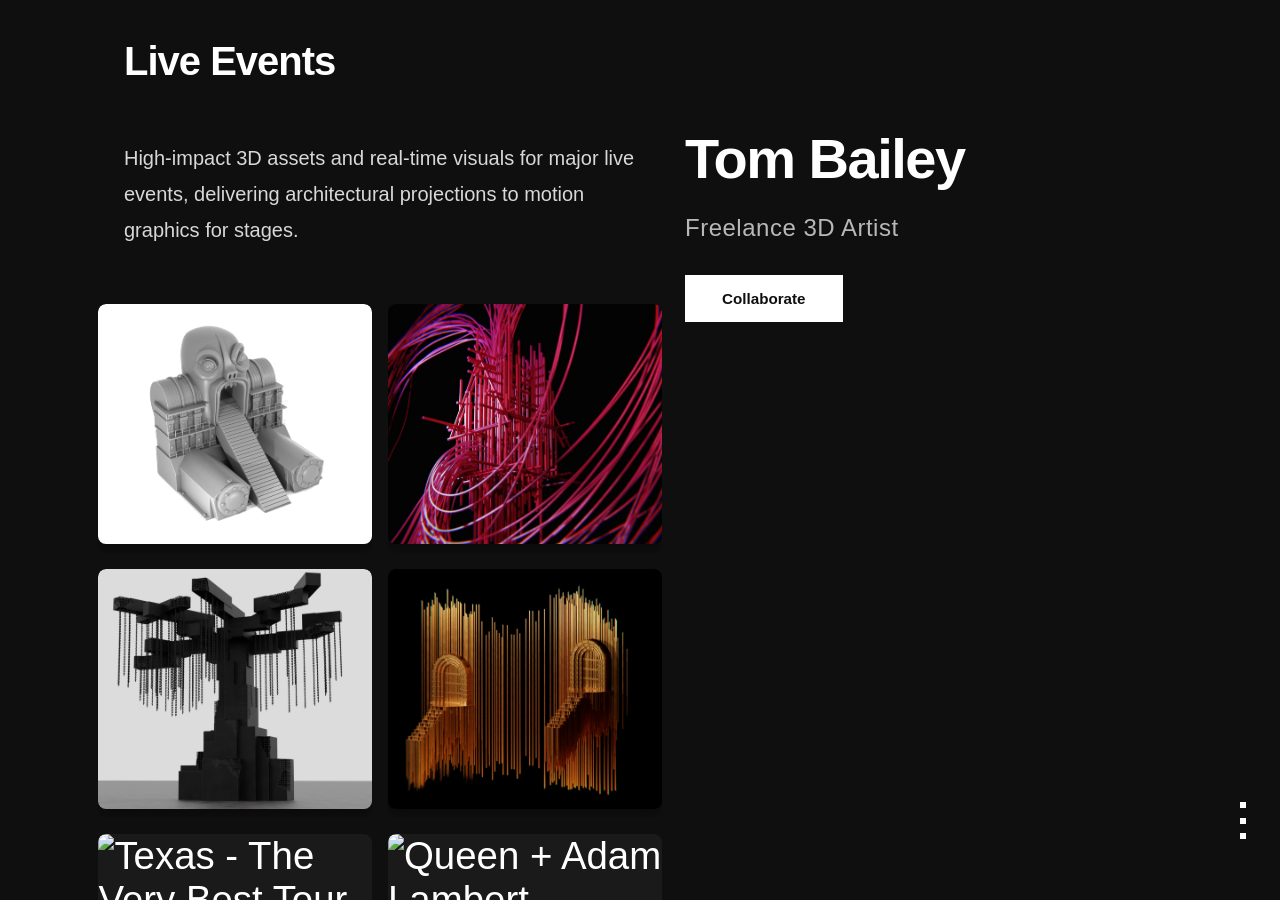
==== index.html @ 91ab1cc9 "Add files via upload" ====
<!DOCTYPE html>
<html lang="en">
<head>
    <meta charset="UTF-8">
    <title>Tom Bailey | Freelance 3D Visualisation Specialist</title>
    <link rel="stylesheet" href="stylemk2.css">
</head>
<body>
    <!-- Fixed Background Layer -->
    <div class="background-layer"></div>

    <!-- Hero Section (Always Visible) -->
    <section class="hero-section">
        <div class="hero-content">
            <h1 class="hero-title">Tom Bailey</h1>
            <h2 class="hero-subtitle">Freelance 3D Artist</h2>
            <a href="mailto:tom@example.com" class="email-link">Collaborate</a>
        </div>
        <div class="scroll-indicator">
            <span></span>
            <span></span>
            <span></span>
        </div>
    </section>

    <!-- Scroll Container (Overlays Hero on Scroll) -->
    <div id="scroll-container">
        <div id="scroll-content">
        <section class="section" id="two">
            <div class="section-content">
                <h2 class="section-title">Live Events</h2>
                <h3 class="section-subtitle">High-impact 3D assets and real-time visuals for major live events, delivering architectural projections to motion graphics for stages.</h3>
                <div class="gallery-container">
                    <img src="Imagesmk2\LiveEvents\SteamRe-rendered.jpg" class="gallery-item" alt="Queen + Adam Lambert - Rhapsody tour 2023/4">
                    <img src="Imagesmk2\LiveEvents\houseRE-rendered.jpg" class="gallery-item clickable-item" data-target="six" alt="Peter Gabriel - i/o tour 2023/4">
                    <img src="Imagesmk2\LiveEvents\tree1.jpg" class="gallery-item" alt="Soundstorm - 2024">
                    <img src="Imagesmk2\LiveEvents\ArchRE-rendered4.jpg" class="gallery-item clickable-item" data-target="six" alt="Peter Gabriel - i/o tour 2023/4">
                    <img src="Imagesmk2\LiveEvents\TexasTimelapse.gif" class="gallery-item" alt="Texas - The Very Best Tour 2024" onclick="window.location.href='texas.html';" style="cursor: pointer;">
                    <img src="Imagesmk2\LiveEvents\QueenGif.gif" class="gallery-item" alt="Queen + Adam Lambert - Rhapsody tour 2023/4">
                    <img src="Imagesmk2/LiveEvents/Vision Factory - MDL Beast - 2024 by Luke Dyson - LD1_4049-Enhanced-NR.jpg" class="gallery-item" alt="Soundstorm - 2024">
                    <img src="Imagesmk2/Texas/Screenshot 2024-09-22 221316.jpg" class="gallery-item" alt="Texas - The Very Best Tour 2024" onclick="window.location.href='texas.html';" style="cursor: pointer;">
                </div>
            </div>
        </section>
        <section class="section" id="three">
            <div class="section-content">
                <h2 class="section-title">Product Visualisation</h2>
                <h3 class="section-subtitle">Photorealistic 3D product visualizations for e-commerce, marketing campaigns, and premium brand presentations with architectural-grade rendering and precision animation.</h3>
                <div class="gallery-container">
                    <img src="Imagesmk2\ProductVis\phoneframe.jpg" class="gallery-item" alt="Product hero animation">
                    <img src="Imagesmk2/ProductVis/EggMotionGIF.gif" class="gallery-item" alt="Product motion reveal">
                    <img src="Imagesmk2/ProductVis/ProductUnderwaterGif.gif" class="gallery-item" alt="Atmospheric product visualization">
                    <img src="Imagesmk2/ProductVis/egg.jpg" class="gallery-item" alt="Product hero render">
                    <img src="Imagesmk2/ProductVis/SprayGif.gif" class="gallery-item" alt="Dynamic product showcase">
                    <img src="Imagesmk2/ProductVis/car.jpg" class="gallery-item" alt="Vehicle visualization-Not my model">
                    <img src="Imagesmk2/ProductVis/car2.jpg" class="gallery-item" alt="Vehicle visualization-Not my model">
                    <img src="Imagesmk2/ProductVis/Robot_WIP.gif" class="gallery-item" alt="Robot Rigging - WIP">
                </div>
            </div>
        </section>
        <section class="section" id="four">
            <div class="section-content">
                <h2 class="section-title">"Photography"</h2>
                <h3 class="section-subtitle">Photography and visual direction inform my 3D work, studying lighting, composition, and form to drive conceptual foundation and artistic vision.</h3>
                <div class="gallery-container">
                    <img src="Imagesmk2\Photography\DSCF4881.jpg" class="gallery-item" alt="Photography and visual exploration">
                    <img src="Imagesmk2\Photography\DSCF8171.jpg" class="gallery-item" alt="Environmental design study">
                    <img src="Imagesmk2\Photography\DSCF4799.jpg" class="gallery-item" alt="Lighting and composition work">
                    <img src="Imagesmk2\Photography\DSCF8213.jpg" class="gallery-item" alt="Conceptual photography">
                    <img src="Imagesmk2\Photography\DSCF8210.jpg" class="gallery-item" alt="Visual reference material">
                    <img src="Imagesmk2\Photography\DSCF8426.jpg" class="gallery-item" alt="Artistic direction study">
                    <img src="Imagesmk2/Photography/DSCF4639.jpg" class="gallery-item" alt="Photography portfolio">
                    <img src="Imagesmk2/Photography/DSCF4783.jpg" class="gallery-item" alt="Creative direction work">
                </div>
            </div>
        </section>

        <section class="section project-breakdown" id="six">
            <div class="section-content">
                <h2 class="section-title">Peter Gabriel I/O Tour</h2>
                
                <!-- First text box -->
                <div class="breakdown-textbox">
                    <p>3D replicas of two amazing pieces by David moreneo that were made for use in Peter Gabriel's i/o tour in America. The original artwork was used as the cover of his new single "This Is Home". </p>
                </div>
                
                <!-- First row of images -->
                <div class="breakdown-gallery">
                    <img src="Imagesmk2/LiveEvents/house-original.jpg" class="gallery-item" alt="Peter Gabriel I/O Tour">
                    <img src="Imagesmk2/LiveEvents/house2.jpg" class="gallery-item" alt="Peter Gabriel I/O Tour">
            
                </div>
                
                <!-- Second text box -->
                <div class="breakdown-textbox">
                    <p>The aim for the replicas was to create an immersive representation of the wire sculpture that could be viewed from different angles and distances by the audience.</p>
                </div>
                
                <!-- Second row of images -->
                <div class="breakdown-gallery">
                    <img src="Imagesmk2/LiveEvents/houseRE-rendered.jpg" class="gallery-item" alt="Peter Gabriel I/O Tour">
                    <img src="Imagesmk2/LiveEvents/houseRE-rendered7.jpg" class="gallery-item" alt="Peter Gabriel I/O Tour">
                    <img src="Imagesmk2/LiveEvents/ArchRE-rendered4.jpg" class="gallery-item" alt="Peter Gabriel I/O Tour">
                </div>
            </div>
        </section>
        <section class="section project-breakdown" id="seven">
            <div class="section-content">
                <h2 class="section-title">Jim Legacy - Cold Lewisham Nights</h2>
                
                <!-- First text box -->
                <div class="breakdown-textbox">
                    <p>A 3D model replica of the Catford cat for 3D printing.</p>
                </div>
                
                <!-- First row of images -->
                <div class="breakdown-gallery">
                    <img src="Imagesmk2/Jim legxacy/CatAttachPreview_TopAngle_v01.png" class="gallery-item" alt="Jim Legacy - Cold Lewisham Nights">
                    <img src="Imagesmk2/Jim legxacy/CatAttachPreview_Front_v01.png" class="gallery-item" alt="Jim Legacy - Cold Lewisham Nights">
                    <img src="Imagesmk2/Jim legxacy/Screenshot 2025-11-28 114222.png" class="gallery-item" alt="Jim Legacy - Cold Lewisham Nights">
                </div>
                
                <!-- Second text box -->
                <div class="breakdown-textbox">
                    <p>The Final Product, printed and attached to the mike stand.</p>
                </div>
                
                <!-- Second row of images -->
                <div class="breakdown-gallery">
                    <img src="Imagesmk2/Jim legxacy/Screenshot 2025-10-08 114254.png" class="gallery-item" alt="Jim Legacy - Cold Lewisham Nights">
                    <img src="Imagesmk2/Jim legxacy/Screenshot 2025-10-08 141242.png" class="gallery-item" alt="Jim Legacy - Cold Lewisham Nights">
                    <img src="Imagesmk2/Jim legxacy/Screenshot 2025-10-08 114331.png" class="gallery-item" alt="Jim Legacy - Cold Lewisham Nights">
                </div>
            </div>
        </section>
        <section class="section project-breakdown" id="eight">
            <div class="section-content">
                <h2 class="section-title">Soundstorm Festival - 2024</h2>
                
                <!-- First text box -->
                <div class="breakdown-textbox">
                    <p>A 3D pre-production concept piece to be used for test renders, for 2024's Soundstorm festival.</p>
                </div>
                
                <!-- First row of images -->
                <div class="breakdown-gallery">
                    <img src="Imagesmk2\LiveEvents\tree1.jpg" class="gallery-item" alt="Soundstorm Festival - 2024">
                    <img src="Imagesmk2\LiveEvents\tree2.jpg" class="gallery-item" alt="Soundstorm Festival - 2024">
                </div>
                
                <!-- Second text box -->
                <div class="breakdown-textbox">
                    <p>The Final Product, a huge center piece for the stage constructed on-site.</p>
                </div>
                
                <!-- Second row of images -->
                <div class="breakdown-gallery">
                    <img src="Imagesmk2\LiveEvents\Vision Factory - MDL Beast - 2024 by Luke Dyson - LD1_4049-Enhanced-NR.jpg" class="gallery-item" alt="Soundstorm Festival - 2024">
                    <img src="Imagesmk2\LiveEvents\Vision Factory - MDL Beast - 2024 by Luke Dyson - LD1_0035.jpg" class="gallery-item" alt="Soundstorm Festival - 2024">
                    <img src="Imagesmk2\LiveEvents\Vision Factory - MDL Beast - 2024 by Luke Dyson - LD3_0224-Enhanced-NR.jpg" class="gallery-item" alt="Soundstorm Festival - 2024">
                </div>
            </div>
        </section>
        <section class="section project-breakdown" id="eight">
            <div class="section-content">
                <h2 class="section-title">PhoneFrame</h2>
                
                <!-- First text box -->
                <div class="breakdown-textbox">
                    <p>Add your project description here.</p>
                </div>
                
                <!-- First row of images -->
                <div class="breakdown-gallery">
                    <img src="Imagesmk2/path/to/image1.jpg" class="gallery-item" alt="PhoneFrame">
                    
                </div>
                
                <!-- Second text box -->
                <div class="breakdown-textbox">
                    <p>Add more details about your project here.</p>
                </div>
                
                <!-- Second row of images -->
                <div class="breakdown-gallery">
                    <img src="Imagesmk2\PhoneFrame\Gaming.png" class="gallery-item" alt="PhoneFrame">
                    <img src="Imagesmk2\PhoneFrame\phoneframe_finance.png" class="gallery-item" alt="PhoneFrame">
                    <img src="Imagesmk2\PhoneFrame\phoneframe_Beauty2.png" class="gallery-item" alt="PhoneFrame">
                </div>
            </div>
        </section>
        </div>
    </div></section>
        </div>
    </div>

    <!-- Back to Top Button -->
    <button id="back-to-top" class="back-to-top">↑</button>

    <script src="scrollSnapmk2.js"></script>
    <script>
        // Handle clickable gallery items that link to breakdown sections
        // Wait for snap system to be initialized
        function initializeClickableItems() {
            document.querySelectorAll('.clickable-item').forEach(img => {
                img.style.cursor = 'pointer';
                img.style.transition = 'opacity 0.3s ease';
                
                img.addEventListener('mouseenter', function() {
                    this.style.opacity = '0.8';
                });
                
                img.addEventListener('mouseleave', function() {
                    this.style.opacity = '1';
                });
                
                img.addEventListener('click', function(e) {
                    const targetId = this.getAttribute('data-target');
                    
                    // Use the snap system's built-in navigation function
                    if (typeof navigateToSectionById === 'function') {
                        navigateToSectionById(targetId);
                    }
                });
            });
        }
        
        // Initialize when DOM is ready
        if (document.readyState === 'loading') {
            document.addEventListener('DOMContentLoaded', initializeClickableItems);
        } else {
            initializeClickableItems();
        }
    </script>
</body>
</html>
---- stylemk2.css ----
/* ===== RESET & BASE STYLES ===== */
* {
    margin: 0;
    padding: 0;
    box-sizing: border-box;
}

html, body {
    height: 100%;
    margin: 0;
    padding: 0;
}

body {
    font-family: -apple-system, BlinkMacSystemFont, 'Segoe UI', 'Helvetica Neue', sans-serif;
    color: #e8e8e8;
    position: relative;
    overflow: hidden;
    margin: 0;
    padding: 0;
    width: 100%;
}

.background-layer {
    position: fixed;
    top: 0;
    left: 0;
    width: 100%;
    height: 100%;
    background: #0f0f0f;
    z-index: 0;
    pointer-events: none;
}

/* ===== HERO SECTION (Always Visible) ===== */
.hero-section {
    height: 50vh;
    width: 50%;
    display: flex;
    justify-content: center;
    align-items: center;
    position: fixed;
    right: 0;
    top: 0;
    z-index: 1;
    overflow: hidden;
}

/* ===== SCROLL CONTAINER ===== */
#scroll-container {
    height: 100vh;
    width: 50%;
    position: fixed;
    top: 0;
    left: 60px;
    overflow: hidden;
    z-index: 2;
    clip-path: inset(0);
}

/* ===== SCROLL CONTENT WRAPPER ===== */
#scroll-content {
    width: 100%;
    height: 100%;
    display: flex;
    flex-direction: column;
    will-change: transform;
}

/* ===== SECTIONS ===== */
.section {
    width: 100%;
    display: flex;
    flex-direction: column;
    justify-content: flex-start;
    align-items: center;
    font-size: clamp(1.5rem, 3vw, 2.5rem);
    color: #fff;
    position: relative;
    opacity: 1;
    transform: translateY(0);
    padding: clamp(2rem, 3vw, 3rem) clamp(0.5rem, 1vw, 1rem);
    will-change: opacity;
    flex-shrink: 0;
}

.section.active {
    opacity: 1;
    z-index: 10;
}

/* ===== SECTION BACKGROUNDS ===== */

#two { 
    background: transparent;
    position: relative;
}

#two::before {
    content: '';
    position: absolute;
    top: -200px;
    right: -100px;
    width: 500px;
    height: 500px;
    background: transparent;
    border-radius: 50%;
    z-index: 0;
    pointer-events: none;
}

#two::after {
    content: '';
    position: absolute;
    bottom: -150px;
    left: 10%;
    width: 400px;
    height: 400px;
    background: transparent;
    border-radius: 50%;
    z-index: 0;
    pointer-events: none;
}

#two .section-content {
    z-index: 1;
    position: relative;
}

#three { 
    background: transparent;
    position: relative;
}

#three::before {
    content: '';
    position: absolute;
    top: 50%;
    left: -200px;
    width: 400px;
    height: 400px;
    background: transparent;
    border-radius: 50%;
    z-index: 0;
    pointer-events: none;
}

#three .section-content {
    z-index: 1;
    position: relative;
}

#four { 
    background: transparent;
    position: relative;
}

#four::before {
    content: '';
    position: absolute;
    bottom: -100px;
    right: -100px;
    width: 500px;
    height: 500px;
    background: transparent;
    border-radius: 50%;
    z-index: 0;
    pointer-events: none;
}

#four .section-content {
    z-index: 1;
    position: relative;
}

/* ===== HERO CONTENT ===== */
.hero-content {
    display: flex;
    flex-direction: column;
    align-items: flex-start;
    justify-content: flex-start;
    text-align: left;
    gap: 1.5rem;
    position: relative;
    max-width: 550px;
    z-index: 2;
    width: 100%;
}

.hero-title {
    font-size: clamp(2rem, 8vw, 4.5rem);
    font-weight: 700;
    letter-spacing: -1.5px;
    margin: 0;
    animation: slideInUp 0.7s ease-out 0.3s forwards;
    line-height: 1.1;
    color: #ffffff;
}

.hero-subtitle {
    font-size: clamp(1rem, 3.5vw, 2rem);
    font-weight: 400;
    margin: 0;
    letter-spacing: 0.5px;
    animation: slideInUp 0.7s ease-out 0.4s forwards;
    line-height: 1.2;
    color: #b8b8b8;
}

.email-link {
    display: inline-block;
    padding: clamp(0.7rem, 1.5vw, 0.875rem) clamp(1.5rem, 3vw, 2.25rem);
    margin-top: 0.5rem;
    background: #ffffff;
    color: #0f0f0f;
    text-decoration: none;
    border: 1px solid #ffffff;
    border-radius: 0px;
    font-size: clamp(0.8rem, 1.5vw, 0.95rem);
    font-weight: 600;
    transition: all 0.3s ease-out;
    backdrop-filter: none;
}

.email-link:hover {
    background: #0f0f0f;
    border-color: #ffffff;
    color: #ffffff;
    transform: translateY(-2px);
    box-shadow: 0 12px 32px rgba(255, 255, 255, 0.1);
}

.scroll-indicator {
    position: fixed;
    bottom: 3.8rem;
    right: 2.15rem;
    display: flex;
    flex-direction: column;
    align-items: center;
    gap: 0.6rem;
    z-index: 3;
    transition: opacity 0.3s ease-out;
}

.back-to-top.show ~ .scroll-indicator {
    opacity: 0;
    pointer-events: none;
}

.scroll-indicator span {
    display: block;
    width: 6px;
    height: 6px;
    background: #ffffff;
    border-radius: 0px;
    animation: scroll-bounce 2s infinite;
    box-shadow: none;
}

.scroll-indicator span:nth-child(2) {
    animation-delay: 0.2s;
}

.scroll-indicator span:nth-child(3) {
    animation-delay: 0.4s;
}

@keyframes fadeInUp {
    from {
        opacity: 0;
        transform: translateY(30px);
    }
    to {
        opacity: 1;
        transform: translateY(0);
    }
}

@keyframes scroll-bounce {
    0%, 20% {
        opacity: 0;
        transform: translateY(-12px);
    }
    50% {
        opacity: 1;
    }
    80%, 100% {
        opacity: 0;
        transform: translateY(12px);
    }
}

/* ===== CONTENT SECTIONS ===== */
.section-content {
    display: flex;
    flex-direction: column;
    align-items: center;
    width: 100%;
    padding: 0 clamp(1rem, 2vw, 2rem);
    gap: clamp(1.5rem, 2.5vw, 2rem);
    min-height: fit-content;
}

.section-title {
    font-size: clamp(1.5rem, 4vw, 2.5rem);
    font-weight: 700;
    letter-spacing: -1px;
    text-align: left;
    opacity: 1;
    transform: translateY(0);
    margin-bottom: clamp(1rem, 2vw, 1.5rem);
    line-height: 1.15;
    align-self: flex-start;
    padding: 0 clamp(1rem, 2vw, 2rem);
    color: #ffffff;
}

.section-subtitle {
    font-size: clamp(0.9rem, 2.2vw, 1.25rem);
    font-weight: 400;
    letter-spacing: 0px;
    text-align: left;
    opacity: 1;
    transform: translateY(0);
    margin-bottom: clamp(1rem, 2vw, 1.5rem);
    line-height: 1.8;
    align-self: flex-start;
    padding: 0 clamp(1rem, 2vw, 2rem);
    color: #d8d8d8;
}

/* ===== GALLERY ===== */
.gallery-container {
    display: grid;
    grid-template-columns: repeat(2, 1fr);
    grid-auto-rows: auto;
    gap: clamp(0.75rem, 1.5vw, 1rem);
    width: 100%;
    max-width: 100%;
}

.gallery-item {
    background: #1a1a1a;
    border: 0px solid #ffffff;
    border-radius: 8px;
    transition: all 0.3s ease-out;
    object-fit: cover;
    width: 100%;
    height: clamp(120px, 20vw, 250px);
    position: relative;
    overflow: hidden;
    backdrop-filter: none;
    cursor: pointer;
    box-shadow: 0 4px 16px rgba(0, 0, 0, 0.4);
}

.gallery-item:hover {
    background: #1a1a1a;
    border-color: #ffffff;
    transform: translateY(-2px);
    box-shadow: 0 12px 32px rgba(255, 255, 255, 0.1);
}

/* ===== PROJECT DESCRIPTION ===== */
.project-description {
    background: #1a1a1a;
    border: 0px solid rgba(255, 255, 255, 0.12);
    border-radius: 0px;
    padding: clamp(1.5rem, 3vw, 2rem);
    text-align: left;
    font-size: clamp(0.9rem, 2.2vw, 1.25rem);
    line-height: 1.8;
    backdrop-filter: none;
    width: 100%;
    height: fit-content;
    margin: 0;
    font-weight: 400;
    transition: all 0.3s ease-out;
    color: #d8d8d8;
}

.project-description:hover {
    background: #222222;
    border-color: rgba(255, 255, 255, 0.18);
}

/* ===== PROJECT BREAKDOWN SECTION ===== */
.project-breakdown .section-content {
    display: flex;
    flex-direction: column;
    gap: 2rem;
}

.breakdown-textbox {
    background: #1a1a1a;
    border: 0px solid rgba(255, 255, 255, 0.12);
    border-radius: 0px;
    padding: clamp(1.5rem, 3vw, 2rem);
    text-align: left;
    font-size: clamp(0.9rem, 2.2vw, 1.25rem);
    line-height: 1.8;
    backdrop-filter: none;
    width: 100%;
    height: fit-content;
    margin: 0;
    font-weight: 400;
    transition: all 0.3s ease-out;
    color: #d8d8d8;
}

.breakdown-textbox:hover {
    background: #222222;
    border-color: rgba(255, 255, 255, 0.18);
}

.breakdown-textbox p {
    margin: 0;
}

.breakdown-gallery {
    display: grid;
    grid-template-columns: repeat(auto-fit, minmax(250px, 1fr));
    gap: clamp(0.75rem, 1.5vw, 1rem);
    width: 100%;
    justify-items: stretch;
}

.breakdown-image {
    background: #1a1a1a;
    border: 0px solid rgba(255, 255, 255, 0.15);
    border-radius: 8px;
    transition: all 0.3s ease-out;
    object-fit: cover;
    width: 100%;
    height: clamp(150px, 22vw, 240px);
    position: relative;
    overflow: hidden;
    backdrop-filter: none;
    cursor: pointer;
    box-shadow: 0 4px 16px rgba(0, 0, 0, 0.4);
}

.breakdown-image:hover {
    background: #1a1a1a;
    border-color: rgba(255, 255, 255, 0.3);
    transform: translateY(-2px);
    box-shadow: 0 12px 32px rgba(255, 255, 255, 0.1);
}

/* ===== BACK TO TOP BUTTON ===== */
.back-to-top {
    position: fixed;
    bottom: 3rem;
    right: 2rem;
    width: 50px;
    height: 50px;
    border-radius: 0px;
    background: #ffffff;
    border: 0px solid rgba(255, 255, 255, 0.3);
    color: #0f0f0f;
    font-size: 1.5rem;
    cursor: pointer;
    display: none;
    align-items: center;
    justify-content: center;
    z-index: 101;
    transition: all 0.3s ease-out;
    backdrop-filter: none;
    font-weight: 700;
}

.back-to-top:hover {
    background: #e8e8e8;
    border-color: rgba(255, 255, 255, 0.5);
    transform: translateY(-3px);
    box-shadow: 0 12px 32px rgba(0, 0, 0, 0.3);
}

.back-to-top.show {
    display: flex;
}

/* ===== PROJECT PAGE STYLES ===== */
.project-header {
    position: relative;
    background: #0f0f0f;
    padding: clamp(2rem, 3vw, 3rem) clamp(1rem, 2vw, 2rem);
    border-bottom: 1px solid rgba(255, 255, 255, 0.1);
    z-index: 10;
}

.project-header-content {
    max-width: 1200px;
    margin: 0 auto;
    display: flex;
    align-items: center;
    gap: 2rem;
}

.back-button {
    display: inline-block;
    padding: 0.75rem 1.5rem;
    background: #ffffff;
    color: #0f0f0f;
    text-decoration: none;
    border-radius: 0px;
    font-weight: 600;
    transition: all 0.3s ease-out;
    white-space: nowrap;
}

.back-button:hover {
    background: #e8e8e8;
    transform: translateY(-2px);
    box-shadow: 0 8px 24px rgba(255, 255, 255, 0.1);
}

.project-page-title {
    font-size: clamp(1.5rem, 4vw, 2.5rem);
    font-weight: 700;
    letter-spacing: -1px;
    color: #ffffff;
    margin: 0;
    line-height: 1.2;
}

.project-page-container {
    max-width: 1200px;
    margin: 0 auto;
    padding: clamp(2rem, 4vw, 3rem) clamp(1rem, 2vw, 2rem);
}

.project-page-container .section-content {
    gap: 2rem;
}

/* ===== RESPONSIVE BREAKPOINTS FOR POPULAR SCREEN SIZES ===== */

/* Mobile Small - 320px */
@media (min-width: 304px) and (max-width: 343px) {
    body {
        display: flex;
        flex-direction: column;
        height: 100vh;
    }
    .hero-section {
        width: 100%;
        height: auto;
        position: relative;
        flex-shrink: 0;
        background: linear-gradient(to bottom, #0f0f0f 80%, rgba(15, 15, 15, 0.9));
        padding: 2rem 1rem;
        box-shadow: 0 4px 12px rgba(0, 0, 0, 0.5);
        z-index: 1000;
    }
    #scroll-container {
        width: 100%;
        flex: 1;
        left: 0;
        position: relative;
        top: 0;
        z-index: 1;
        overflow: hidden;
    }
    .gallery-container {
        grid-template-columns: 1fr;
    }
    .hero-title {
        font-size: 1.8rem;
    }
    .hero-subtitle {
        font-size: 1rem;
    }
}

/* Mobile - 375px */
@media (min-width: 359px) and (max-width: 390px) {
    body {
        display: flex;
        flex-direction: column;
        height: 100vh;
    }
    .hero-section {
        width: 100%;
        height: auto;
        position: relative;
        flex-shrink: 0;
        background: linear-gradient(to bottom, #0f0f0f 80%, rgba(15, 15, 15, 0.9));
        padding: 2rem 1rem;
        box-shadow: 0 4px 12px rgba(0, 0, 0, 0.5);
        z-index: 1000;
    }
    #scroll-container {
        width: 100%;
        flex: 1;
        left: 0;
        position: relative;
        top: 0;
        z-index: 1;
        overflow: hidden;
    }
    .gallery-container {
        grid-template-columns: 1fr;
    }
    .hero-title {
        font-size: 2rem;
    }
    .hero-subtitle {
        font-size: 1.1rem;
    }
}

/* Mobile - 414px */
@media (min-width: 398px) and (max-width: 430px) {
    body {
        display: flex;
        flex-direction: column;
        height: 100vh;
    }
    .hero-section {
        width: 100%;
        height: auto;
        position: relative;
        flex-shrink: 0;
        background: linear-gradient(to bottom, #0f0f0f 80%, rgba(15, 15, 15, 0.9));
        padding: 2rem 1rem;
        box-shadow: 0 4px 12px rgba(0, 0, 0, 0.5);
        z-index: 1000;
    }
    #scroll-container {
        width: 100%;
        flex: 1;
        left: 0;
        position: relative;
        top: 0;
        z-index: 1;
        overflow: hidden;
    }
    .gallery-container {
        grid-template-columns: 1fr;
    }
    .hero-title {
        font-size: 2.2rem;
    }
    .hero-subtitle {
        font-size: 1.15rem;
    }
}

/* Mobile Large - 540px */
@media (min-width: 524px) and (max-width: 556px) {
    body {
        display: flex;
        flex-direction: column;
        height: 100vh;
    }
    .hero-section {
        width: 100%;
        height: auto;
        position: relative;
        flex-shrink: 0;
        background: linear-gradient(to bottom, #0f0f0f 80%, rgba(15, 15, 15, 0.9));
        padding: 2.5rem 1rem;
        box-shadow: 0 4px 12px rgba(0, 0, 0, 0.5);
        z-index: 1000;
    }
    #scroll-container {
        width: 100%;
        flex: 1;
        left: 0;
        position: relative;
        top: 0;
        z-index: 1;
        overflow: hidden;
    }
    .gallery-container {
        grid-template-columns: 1fr;
    }
    .hero-title {
        font-size: 2.5rem;
    }
    .hero-subtitle {
        font-size: 1.25rem;
    }
    .gallery-item {
        height: 200px;
    }
}

/* Tablet - 768px */
@media (min-width: 752px) and (max-width: 784px) {
    body {
        display: flex;
        flex-direction: column;
        height: 100vh;
    }
    .hero-section {
        width: 100%;
        height: auto;
        position: relative;
        flex-shrink: 0;
        background: linear-gradient(to bottom, #0f0f0f 80%, rgba(15, 15, 15, 0.9));
        padding: 2.5rem 1rem;
        box-shadow: 0 4px 12px rgba(0, 0, 0, 0.5);
        z-index: 1000;
    }
    #scroll-container {
        width: 100%;
        flex: 1;
        left: 0;
        position: relative;
        top: 0;
        z-index: 1;
        overflow: hidden;
    }
    .gallery-container {
        grid-template-columns: repeat(2, 1fr);
    }
    .hero-title {
        font-size: 3rem;
    }
    .hero-subtitle {
        font-size: 1.3rem;
    }
    .gallery-item {
        height: 200px;
    }
}

/* Tablet Large - 1024px */
@media (min-width: 1008px) and (max-width: 1040px) {
    .hero-section {
        width: 50%;
        height: 50vh;
    }
    #scroll-container {
        width: 50%;
        height: 100vh;
        left: 60px;
    }
    .gallery-container {
        grid-template-columns: repeat(2, 1fr);
    }
    .hero-title {
        font-size: 3.2rem;
    }
    .hero-subtitle {
        font-size: 1.4rem;
    }
    .gallery-item {
        height: 220px;
    }
}

/* Desktop - 1280px */
@media (min-width: 1264px) and (max-width: 1296px) {
    .hero-section {
        width: 50%;
        height: 50vh;
    }
    #scroll-container {
        width: 50%;
        height: 100vh;
        left: 60px;
    }
    .gallery-container {
        grid-template-columns: repeat(2, 1fr);
    }
    .hero-title {
        font-size: 3.5rem;
    }
    .hero-subtitle {
        font-size: 1.5rem;
    }
    .gallery-item {
        height: 240px;
    }
}

/* Desktop - 1366px */
@media (min-width: 1350px) and (max-width: 1382px) {
    .hero-section {
        width: 50%;
        height: 50vh;
    }
    #scroll-container {
        width: 50%;
        height: 100vh;
        left: 60px;
    }
    .gallery-container {
        grid-template-columns: repeat(2, 1fr);
    }
    .hero-title {
        font-size: 3.6rem;
    }
    .hero-subtitle {
        font-size: 1.55rem;
    }
    .gallery-item {
        height: 250px;
    }
}

/* Desktop Large - 1920px */
@media (min-width: 1904px) and (max-width: 1936px) {
    .hero-section {
        width: 50%;
        height: 50vh;
    }
    #scroll-container {
        width: 50%;
        height: 100vh;
        left: 60px;
    }
    .gallery-container {
        grid-template-columns: repeat(2, 1fr);
    }
    .hero-title {
        font-size: 4rem;
    }
    .hero-subtitle {
        font-size: 1.7rem;
    }
    .gallery-item {
        height: 280px;
    }
}

/* Desktop XLarge - 2560px (4K) */
@media (min-width: 2544px) and (max-width: 2576px) {
    .hero-section {
        width: 50%;
        height: 50vh;
    }
    #scroll-container {
        width: 50%;
        height: 100vh;
        left: 60px;
    }
    .gallery-container {
        grid-template-columns: repeat(2, 1fr);
    }
    .hero-title {
        font-size: 4.5rem;
    }
    .hero-subtitle {
        font-size: 2rem;
    }
    .gallery-item {
        height: 350px;
    }
}

/* Fallback for non-standard sizes - disable fixed layout */
@media (max-width: 303px), 
       (min-width: 344px) and (max-width: 358px),
       (min-width: 391px) and (max-width: 397px),
       (min-width: 431px) and (max-width: 523px),
       (min-width: 557px) and (max-width: 751px),
       (min-width: 785px) and (max-width: 1007px),
       (min-width: 1041px) and (max-width: 1263px),
       (min-width: 1297px) and (max-width: 1349px),
       (min-width: 1383px) and (max-width: 1903px),
       (min-width: 1937px) and (max-width: 2543px),
       (min-width: 2577px) {
    /* For non-standard sizes, revert to flexible layout */
    .hero-section {
        width: 100%;
        height: auto;
    }
    #scroll-container {
        width: 100%;
        height: auto;
        position: relative;
        left: 0;
    }
    body {
        overflow-y: auto;
    }
}
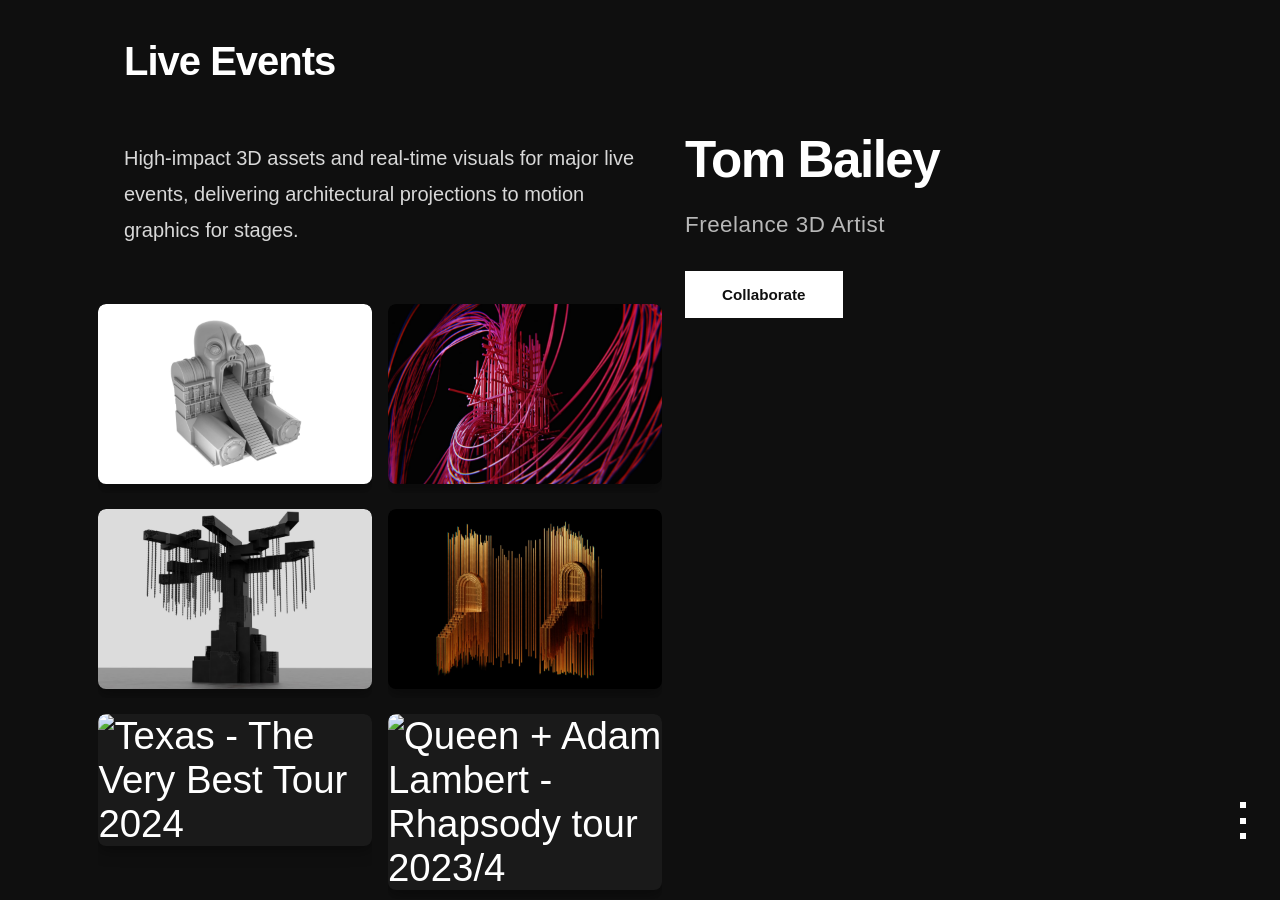
==== commit f744f728: "Add files via upload" ====
--- a/index.html
+++ b/index.html
@@ -37,8 +37,6 @@
                     <img src="Imagesmk2\LiveEvents\ArchRE-rendered4.jpg" class="gallery-item clickable-item" data-target="six" alt="Peter Gabriel - i/o tour 2023/4">
                     <img src="Imagesmk2\LiveEvents\TexasTimelapse.gif" class="gallery-item" alt="Texas - The Very Best Tour 2024" onclick="window.location.href='texas.html';" style="cursor: pointer;">
                     <img src="Imagesmk2\LiveEvents\QueenGif.gif" class="gallery-item" alt="Queen + Adam Lambert - Rhapsody tour 2023/4">
-                    <img src="Imagesmk2/LiveEvents/Vision Factory - MDL Beast - 2024 by Luke Dyson - LD1_4049-Enhanced-NR.jpg" class="gallery-item" alt="Soundstorm - 2024">
-                    <img src="Imagesmk2/Texas/Screenshot 2024-09-22 221316.jpg" class="gallery-item" alt="Texas - The Very Best Tour 2024" onclick="window.location.href='texas.html';" style="cursor: pointer;">
                 </div>
             </div>
         </section>
@@ -53,8 +51,6 @@
                     <img src="Imagesmk2/ProductVis/egg.jpg" class="gallery-item" alt="Product hero render">
                     <img src="Imagesmk2/ProductVis/SprayGif.gif" class="gallery-item" alt="Dynamic product showcase">
                     <img src="Imagesmk2/ProductVis/car.jpg" class="gallery-item" alt="Vehicle visualization-Not my model">
-                    <img src="Imagesmk2/ProductVis/car2.jpg" class="gallery-item" alt="Vehicle visualization-Not my model">
-                    <img src="Imagesmk2/ProductVis/Robot_WIP.gif" class="gallery-item" alt="Robot Rigging - WIP">
                 </div>
             </div>
         </section>
@@ -69,8 +65,6 @@
                     <img src="Imagesmk2\Photography\DSCF8213.jpg" class="gallery-item" alt="Conceptual photography">
                     <img src="Imagesmk2\Photography\DSCF8210.jpg" class="gallery-item" alt="Visual reference material">
                     <img src="Imagesmk2\Photography\DSCF8426.jpg" class="gallery-item" alt="Artistic direction study">
-                    <img src="Imagesmk2/Photography/DSCF4639.jpg" class="gallery-item" alt="Photography portfolio">
-                    <img src="Imagesmk2/Photography/DSCF4783.jpg" class="gallery-item" alt="Creative direction work">
                 </div>
             </div>
         </section>
--- a/stylemk2.css
+++ b/stylemk2.css
@@ -346,7 +346,7 @@
     transition: all 0.3s ease-out;
     object-fit: cover;
     width: 100%;
-    height: clamp(120px, 20vw, 250px);
+    height: clamp(100px, 16vw, 200px);
     position: relative;
     overflow: hidden;
     backdrop-filter: none;
@@ -432,7 +432,7 @@
     transition: all 0.3s ease-out;
     object-fit: cover;
     width: 100%;
-    height: clamp(150px, 22vw, 240px);
+    height: clamp(120px, 18vw, 190px);
     position: relative;
     overflow: hidden;
     backdrop-filter: none;
@@ -683,7 +683,7 @@
         font-size: 1.25rem;
     }
     .gallery-item {
-        height: 200px;
+        height: 160px;
     }
 }
 
@@ -723,12 +723,86 @@
         font-size: 1.3rem;
     }
     .gallery-item {
+        height: 160px;
+    }
+}
+
+/* Tablet Large - 1024px */
+    .hero-section {
+        width: 50%;
+        height: 50vh;
+    }
+    #scroll-container {
+        width: 50%;
+        height: 100vh;
+        left: 60px;
+    }
+    .gallery-container {
+        grid-template-columns: repeat(2, 1fr);
+    }
+    .hero-title {
+        font-size: 3.2rem;
+    }
+    .hero-subtitle {
+        font-size: 1.4rem;
+    }
+    .gallery-item {
+        height: 180px;
+    }
+}
+
+/* Desktop - 1280px */
+@media (min-width: 1264px) and (max-width: 1296px) {
+    .hero-section {
+        width: 50%;
+        height: 50vh;
+    }
+    #scroll-container {
+        width: 50%;
+        height: 100vh;
+        left: 60px;
+    }
+    .gallery-container {
+        grid-template-columns: repeat(2, 1fr);
+    }
+    .hero-title {
+        font-size: 3.5rem;
+    }
+    .hero-subtitle {
+        font-size: 1.5rem;
+    }
+    .gallery-item {
+        height: 190px;
+    }
+}
+
+/* Desktop - 1366px */
+@media (min-width: 1350px) and (max-width: 1382px) {
+    .hero-section {
+        width: 50%;
+        height: 50vh;
+    }
+    #scroll-container {
+        width: 50%;
+        height: 100vh;
+        left: 60px;
+    }
+    .gallery-container {
+        grid-template-columns: repeat(2, 1fr);
+    }
+    .hero-title {
+        font-size: 3.6rem;
+    }
+    .hero-subtitle {
+        font-size: 1.55rem;
+    }
+    .gallery-item {
         height: 200px;
     }
 }
 
-/* Tablet Large - 1024px */
-@media (min-width: 1008px) and (max-width: 1040px) {
+/* Desktop Large - 1920px */
+@media (min-width: 1904px) and (max-width: 1936px) {
     .hero-section {
         width: 50%;
         height: 50vh;
@@ -742,18 +816,18 @@
         grid-template-columns: repeat(2, 1fr);
     }
     .hero-title {
-        font-size: 3.2rem;
-    }
-    .hero-subtitle {
-        font-size: 1.4rem;
+        font-size: 4rem;
+    }
+    .hero-subtitle {
+        font-size: 1.7rem;
     }
     .gallery-item {
         height: 220px;
     }
 }
 
-/* Desktop - 1280px */
-@media (min-width: 1264px) and (max-width: 1296px) {
+/* Desktop XLarge - 2560px (4K) */
+@media (min-width: 2544px) and (max-width: 2576px) {
     .hero-section {
         width: 50%;
         height: 50vh;
@@ -767,88 +841,13 @@
         grid-template-columns: repeat(2, 1fr);
     }
     .hero-title {
-        font-size: 3.5rem;
-    }
-    .hero-subtitle {
-        font-size: 1.5rem;
-    }
-    .gallery-item {
-        height: 240px;
-    }
-}
-
-/* Desktop - 1366px */
-@media (min-width: 1350px) and (max-width: 1382px) {
-    .hero-section {
-        width: 50%;
-        height: 50vh;
-    }
-    #scroll-container {
-        width: 50%;
-        height: 100vh;
-        left: 60px;
-    }
-    .gallery-container {
-        grid-template-columns: repeat(2, 1fr);
-    }
-    .hero-title {
-        font-size: 3.6rem;
-    }
-    .hero-subtitle {
-        font-size: 1.55rem;
-    }
-    .gallery-item {
-        height: 250px;
-    }
-}
-
-/* Desktop Large - 1920px */
-@media (min-width: 1904px) and (max-width: 1936px) {
-    .hero-section {
-        width: 50%;
-        height: 50vh;
-    }
-    #scroll-container {
-        width: 50%;
-        height: 100vh;
-        left: 60px;
-    }
-    .gallery-container {
-        grid-template-columns: repeat(2, 1fr);
-    }
-    .hero-title {
-        font-size: 4rem;
-    }
-    .hero-subtitle {
-        font-size: 1.7rem;
+        font-size: 4.5rem;
+    }
+    .hero-subtitle {
+        font-size: 2rem;
     }
     .gallery-item {
         height: 280px;
-    }
-}
-
-/* Desktop XLarge - 2560px (4K) */
-@media (min-width: 2544px) and (max-width: 2576px) {
-    .hero-section {
-        width: 50%;
-        height: 50vh;
-    }
-    #scroll-container {
-        width: 50%;
-        height: 100vh;
-        left: 60px;
-    }
-    .gallery-container {
-        grid-template-columns: repeat(2, 1fr);
-    }
-    .hero-title {
-        font-size: 4.5rem;
-    }
-    .hero-subtitle {
-        font-size: 2rem;
-    }
-    .gallery-item {
-        height: 350px;
     }
 }
 
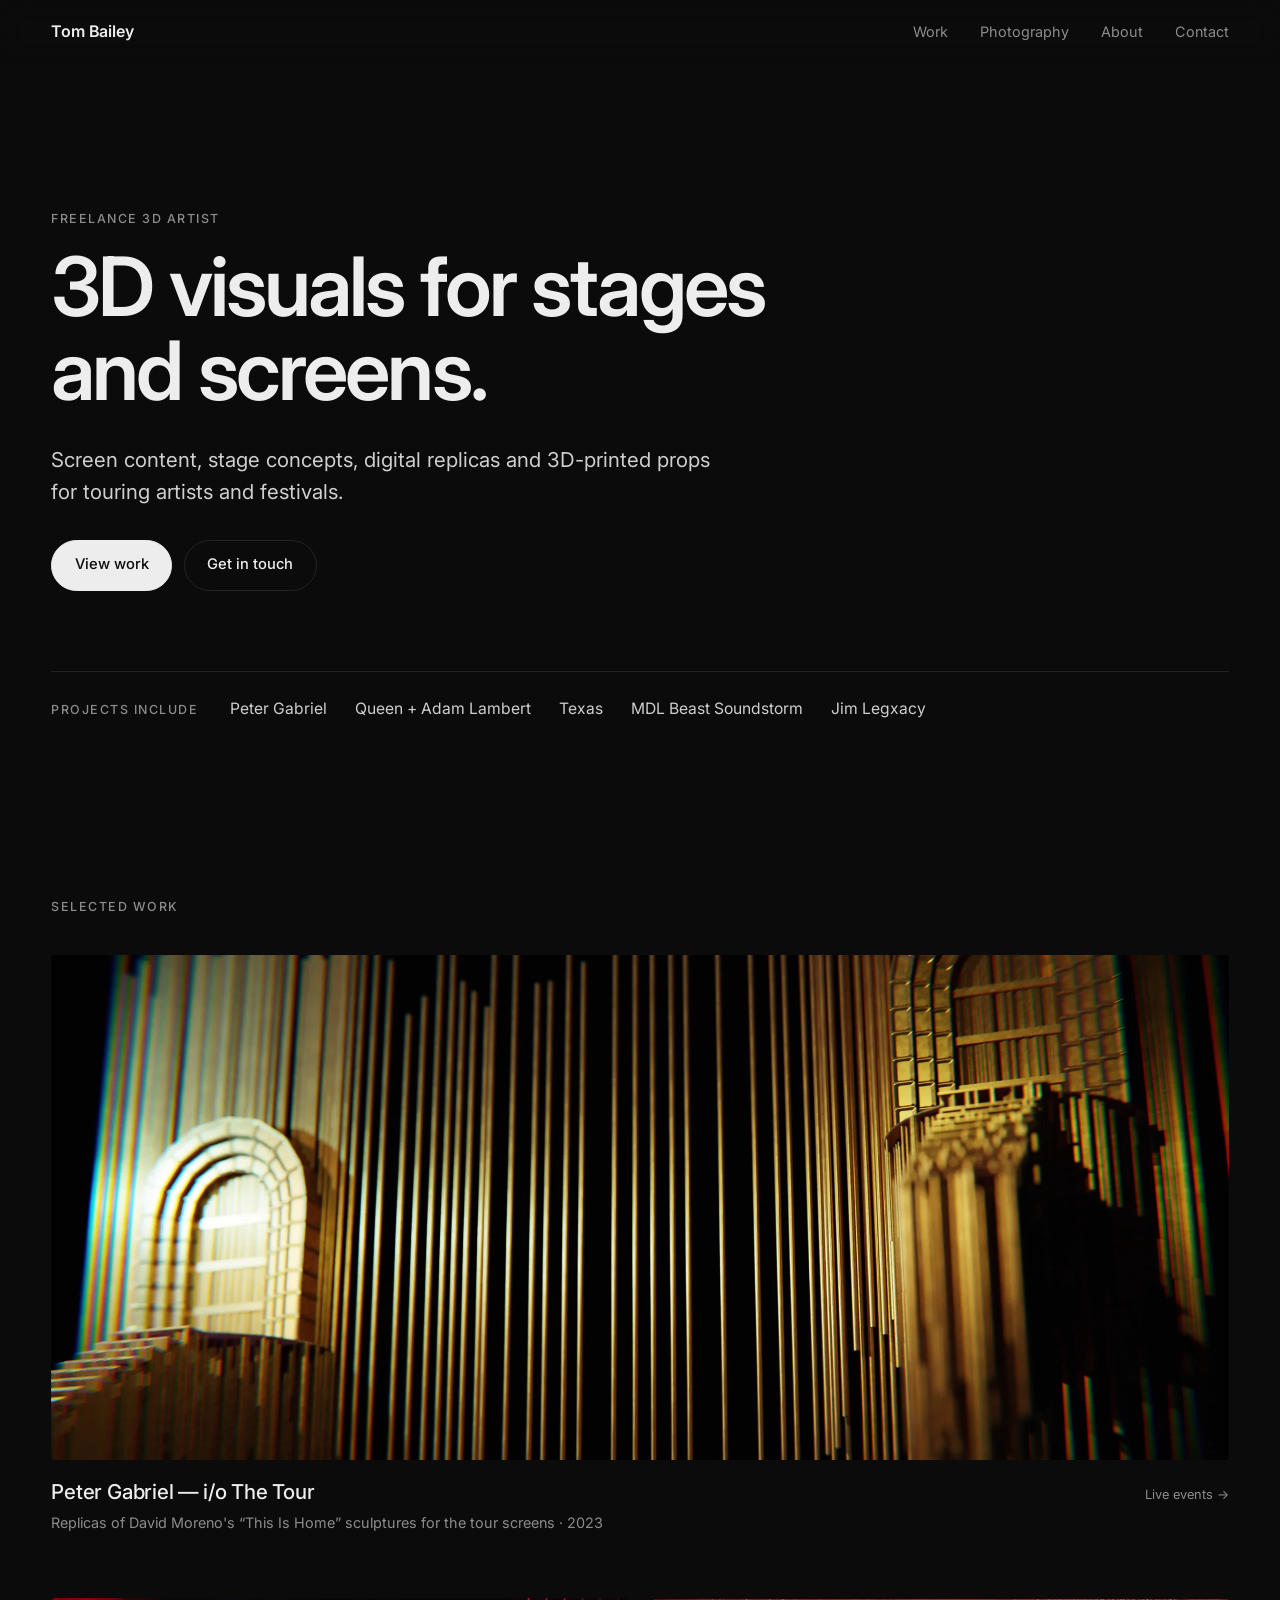
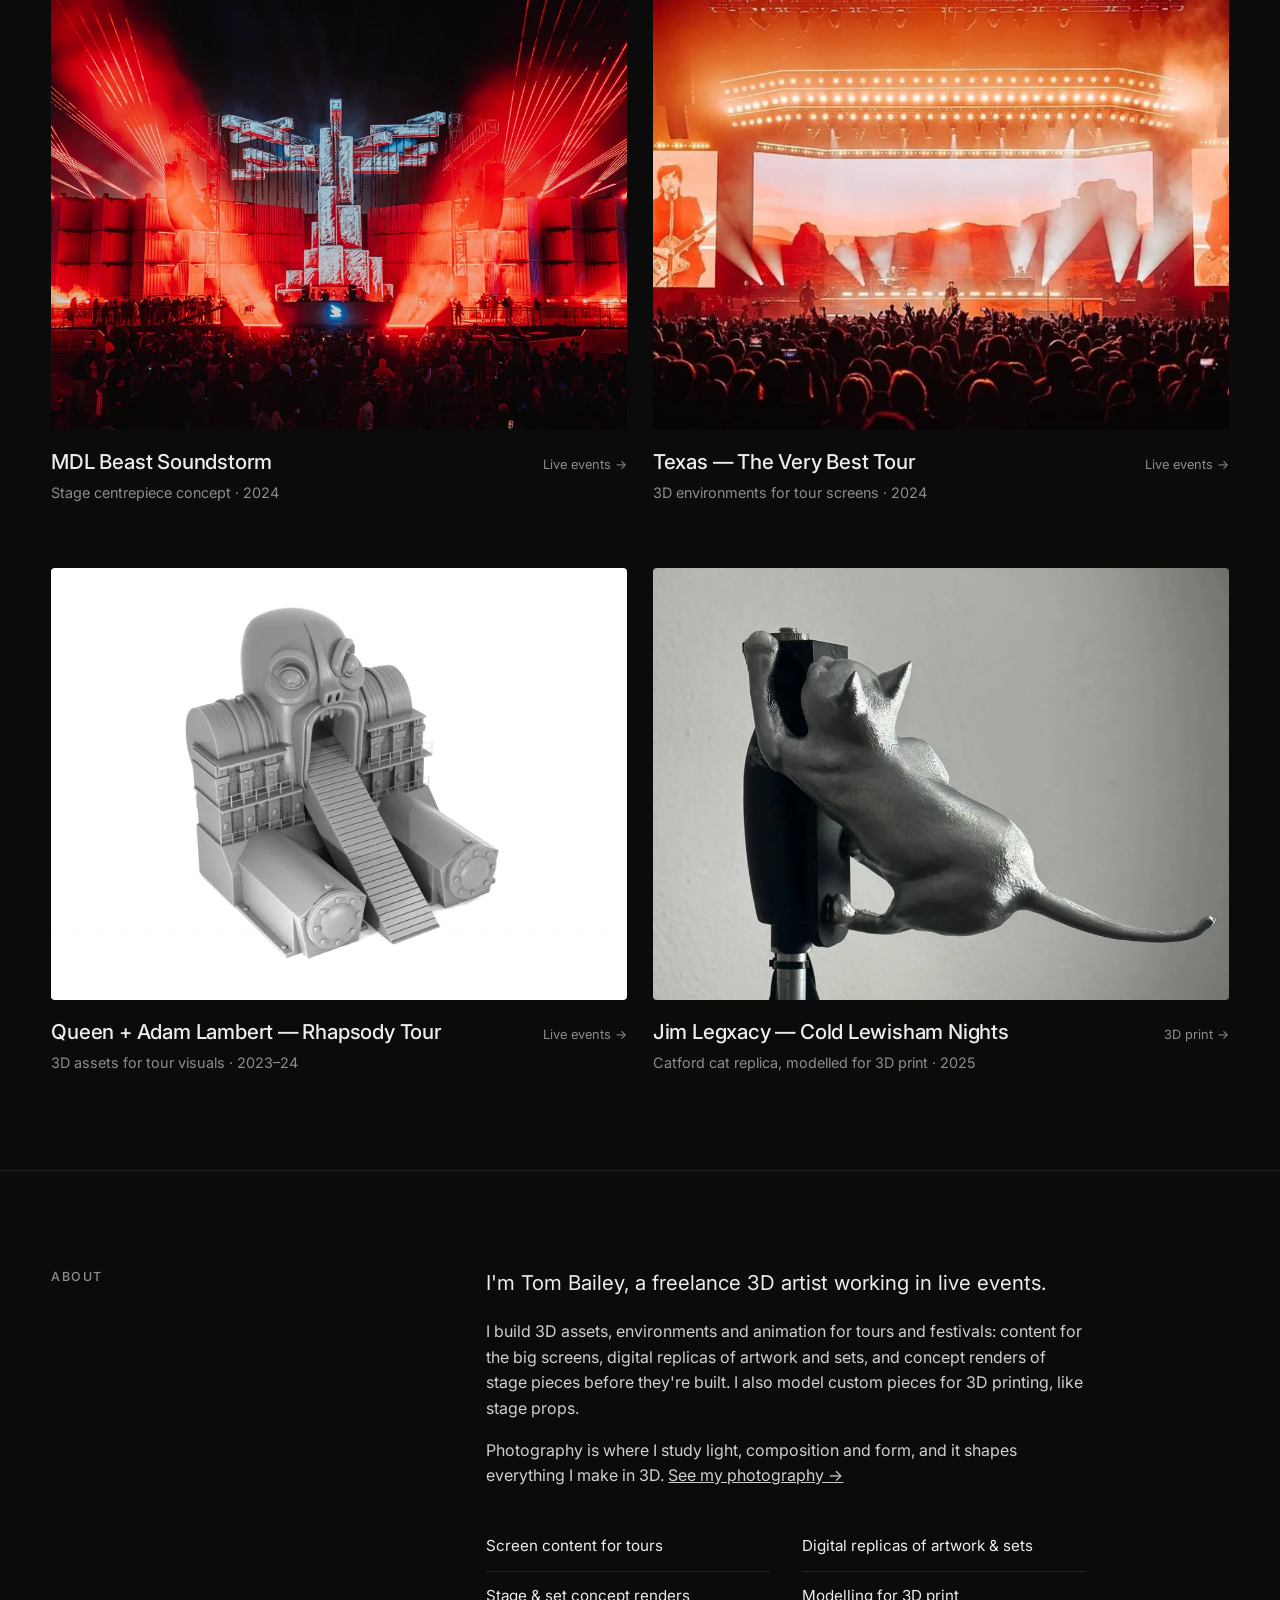
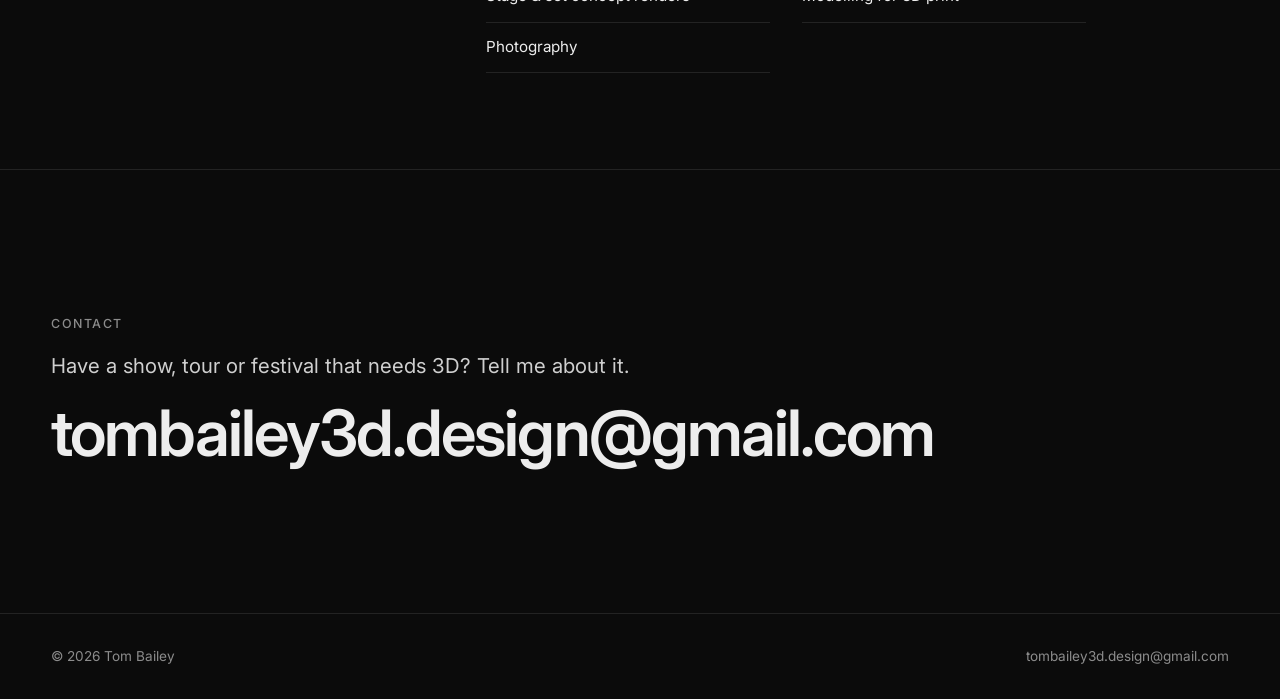
==== commit 8ac7c103: "Redesign portfolio: minimal layout, project pages, optimised media - New home page with client list," ====
--- a/index.html
+++ b/index.html
@@ -1,230 +1,185 @@
-<!DOCTYPE html>
-<html lang="en">
-<head>
-    <meta charset="UTF-8">
-    <title>Tom Bailey | Freelance 3D Visualisation Specialist</title>
-    <link rel="stylesheet" href="stylemk2.css">
-</head>
-<body>
-    <!-- Fixed Background Layer -->
-    <div class="background-layer"></div>
-
-    <!-- Hero Section (Always Visible) -->
-    <section class="hero-section">
-        <div class="hero-content">
-            <h1 class="hero-title">Tom Bailey</h1>
-            <h2 class="hero-subtitle">Freelance 3D Artist</h2>
-            <a href="mailto:tom@example.com" class="email-link">Collaborate</a>
-        </div>
-        <div class="scroll-indicator">
-            <span></span>
-            <span></span>
-            <span></span>
-        </div>
-    </section>
-
-    <!-- Scroll Container (Overlays Hero on Scroll) -->
-    <div id="scroll-container">
-        <div id="scroll-content">
-        <section class="section" id="two">
-            <div class="section-content">
-                <h2 class="section-title">Live Events</h2>
-                <h3 class="section-subtitle">High-impact 3D assets and real-time visuals for major live events, delivering architectural projections to motion graphics for stages.</h3>
-                <div class="gallery-container">
-                    <img src="Imagesmk2\LiveEvents\SteamRe-rendered.jpg" class="gallery-item" alt="Queen + Adam Lambert - Rhapsody tour 2023/4">
-                    <img src="Imagesmk2\LiveEvents\houseRE-rendered.jpg" class="gallery-item clickable-item" data-target="six" alt="Peter Gabriel - i/o tour 2023/4">
-                    <img src="Imagesmk2\LiveEvents\tree1.jpg" class="gallery-item" alt="Soundstorm - 2024">
-                    <img src="Imagesmk2\LiveEvents\ArchRE-rendered4.jpg" class="gallery-item clickable-item" data-target="six" alt="Peter Gabriel - i/o tour 2023/4">
-                    <img src="Imagesmk2\LiveEvents\TexasTimelapse.gif" class="gallery-item" alt="Texas - The Very Best Tour 2024" onclick="window.location.href='texas.html';" style="cursor: pointer;">
-                    <img src="Imagesmk2\LiveEvents\QueenGif.gif" class="gallery-item" alt="Queen + Adam Lambert - Rhapsody tour 2023/4">
-                </div>
-            </div>
-        </section>
-        <section class="section" id="three">
-            <div class="section-content">
-                <h2 class="section-title">Product Visualisation</h2>
-                <h3 class="section-subtitle">Photorealistic 3D product visualizations for e-commerce, marketing campaigns, and premium brand presentations with architectural-grade rendering and precision animation.</h3>
-                <div class="gallery-container">
-                    <img src="Imagesmk2\ProductVis\phoneframe.jpg" class="gallery-item" alt="Product hero animation">
-                    <img src="Imagesmk2/ProductVis/EggMotionGIF.gif" class="gallery-item" alt="Product motion reveal">
-                    <img src="Imagesmk2/ProductVis/ProductUnderwaterGif.gif" class="gallery-item" alt="Atmospheric product visualization">
-                    <img src="Imagesmk2/ProductVis/egg.jpg" class="gallery-item" alt="Product hero render">
-                    <img src="Imagesmk2/ProductVis/SprayGif.gif" class="gallery-item" alt="Dynamic product showcase">
-                    <img src="Imagesmk2/ProductVis/car.jpg" class="gallery-item" alt="Vehicle visualization-Not my model">
-                </div>
-            </div>
-        </section>
-        <section class="section" id="four">
-            <div class="section-content">
-                <h2 class="section-title">"Photography"</h2>
-                <h3 class="section-subtitle">Photography and visual direction inform my 3D work, studying lighting, composition, and form to drive conceptual foundation and artistic vision.</h3>
-                <div class="gallery-container">
-                    <img src="Imagesmk2\Photography\DSCF4881.jpg" class="gallery-item" alt="Photography and visual exploration">
-                    <img src="Imagesmk2\Photography\DSCF8171.jpg" class="gallery-item" alt="Environmental design study">
-                    <img src="Imagesmk2\Photography\DSCF4799.jpg" class="gallery-item" alt="Lighting and composition work">
-                    <img src="Imagesmk2\Photography\DSCF8213.jpg" class="gallery-item" alt="Conceptual photography">
-                    <img src="Imagesmk2\Photography\DSCF8210.jpg" class="gallery-item" alt="Visual reference material">
-                    <img src="Imagesmk2\Photography\DSCF8426.jpg" class="gallery-item" alt="Artistic direction study">
-                </div>
-            </div>
-        </section>
-
-        <section class="section project-breakdown" id="six">
-            <div class="section-content">
-                <h2 class="section-title">Peter Gabriel I/O Tour</h2>
-                
-                <!-- First text box -->
-                <div class="breakdown-textbox">
-                    <p>3D replicas of two amazing pieces by David moreneo that were made for use in Peter Gabriel's i/o tour in America. The original artwork was used as the cover of his new single "This Is Home". </p>
-                </div>
-                
-                <!-- First row of images -->
-                <div class="breakdown-gallery">
-                    <img src="Imagesmk2/LiveEvents/house-original.jpg" class="gallery-item" alt="Peter Gabriel I/O Tour">
-                    <img src="Imagesmk2/LiveEvents/house2.jpg" class="gallery-item" alt="Peter Gabriel I/O Tour">
-            
-                </div>
-                
-                <!-- Second text box -->
-                <div class="breakdown-textbox">
-                    <p>The aim for the replicas was to create an immersive representation of the wire sculpture that could be viewed from different angles and distances by the audience.</p>
-                </div>
-                
-                <!-- Second row of images -->
-                <div class="breakdown-gallery">
-                    <img src="Imagesmk2/LiveEvents/houseRE-rendered.jpg" class="gallery-item" alt="Peter Gabriel I/O Tour">
-                    <img src="Imagesmk2/LiveEvents/houseRE-rendered7.jpg" class="gallery-item" alt="Peter Gabriel I/O Tour">
-                    <img src="Imagesmk2/LiveEvents/ArchRE-rendered4.jpg" class="gallery-item" alt="Peter Gabriel I/O Tour">
-                </div>
-            </div>
-        </section>
-        <section class="section project-breakdown" id="seven">
-            <div class="section-content">
-                <h2 class="section-title">Jim Legacy - Cold Lewisham Nights</h2>
-                
-                <!-- First text box -->
-                <div class="breakdown-textbox">
-                    <p>A 3D model replica of the Catford cat for 3D printing.</p>
-                </div>
-                
-                <!-- First row of images -->
-                <div class="breakdown-gallery">
-                    <img src="Imagesmk2/Jim legxacy/CatAttachPreview_TopAngle_v01.png" class="gallery-item" alt="Jim Legacy - Cold Lewisham Nights">
-                    <img src="Imagesmk2/Jim legxacy/CatAttachPreview_Front_v01.png" class="gallery-item" alt="Jim Legacy - Cold Lewisham Nights">
-                    <img src="Imagesmk2/Jim legxacy/Screenshot 2025-11-28 114222.png" class="gallery-item" alt="Jim Legacy - Cold Lewisham Nights">
-                </div>
-                
-                <!-- Second text box -->
-                <div class="breakdown-textbox">
-                    <p>The Final Product, printed and attached to the mike stand.</p>
-                </div>
-                
-                <!-- Second row of images -->
-                <div class="breakdown-gallery">
-                    <img src="Imagesmk2/Jim legxacy/Screenshot 2025-10-08 114254.png" class="gallery-item" alt="Jim Legacy - Cold Lewisham Nights">
-                    <img src="Imagesmk2/Jim legxacy/Screenshot 2025-10-08 141242.png" class="gallery-item" alt="Jim Legacy - Cold Lewisham Nights">
-                    <img src="Imagesmk2/Jim legxacy/Screenshot 2025-10-08 114331.png" class="gallery-item" alt="Jim Legacy - Cold Lewisham Nights">
-                </div>
-            </div>
-        </section>
-        <section class="section project-breakdown" id="eight">
-            <div class="section-content">
-                <h2 class="section-title">Soundstorm Festival - 2024</h2>
-                
-                <!-- First text box -->
-                <div class="breakdown-textbox">
-                    <p>A 3D pre-production concept piece to be used for test renders, for 2024's Soundstorm festival.</p>
-                </div>
-                
-                <!-- First row of images -->
-                <div class="breakdown-gallery">
-                    <img src="Imagesmk2\LiveEvents\tree1.jpg" class="gallery-item" alt="Soundstorm Festival - 2024">
-                    <img src="Imagesmk2\LiveEvents\tree2.jpg" class="gallery-item" alt="Soundstorm Festival - 2024">
-                </div>
-                
-                <!-- Second text box -->
-                <div class="breakdown-textbox">
-                    <p>The Final Product, a huge center piece for the stage constructed on-site.</p>
-                </div>
-                
-                <!-- Second row of images -->
-                <div class="breakdown-gallery">
-                    <img src="Imagesmk2\LiveEvents\Vision Factory - MDL Beast - 2024 by Luke Dyson - LD1_4049-Enhanced-NR.jpg" class="gallery-item" alt="Soundstorm Festival - 2024">
-                    <img src="Imagesmk2\LiveEvents\Vision Factory - MDL Beast - 2024 by Luke Dyson - LD1_0035.jpg" class="gallery-item" alt="Soundstorm Festival - 2024">
-                    <img src="Imagesmk2\LiveEvents\Vision Factory - MDL Beast - 2024 by Luke Dyson - LD3_0224-Enhanced-NR.jpg" class="gallery-item" alt="Soundstorm Festival - 2024">
-                </div>
-            </div>
-        </section>
-        <section class="section project-breakdown" id="eight">
-            <div class="section-content">
-                <h2 class="section-title">PhoneFrame</h2>
-                
-                <!-- First text box -->
-                <div class="breakdown-textbox">
-                    <p>Add your project description here.</p>
-                </div>
-                
-                <!-- First row of images -->
-                <div class="breakdown-gallery">
-                    <img src="Imagesmk2/path/to/image1.jpg" class="gallery-item" alt="PhoneFrame">
-                    
-                </div>
-                
-                <!-- Second text box -->
-                <div class="breakdown-textbox">
-                    <p>Add more details about your project here.</p>
-                </div>
-                
-                <!-- Second row of images -->
-                <div class="breakdown-gallery">
-                    <img src="Imagesmk2\PhoneFrame\Gaming.png" class="gallery-item" alt="PhoneFrame">
-                    <img src="Imagesmk2\PhoneFrame\phoneframe_finance.png" class="gallery-item" alt="PhoneFrame">
-                    <img src="Imagesmk2\PhoneFrame\phoneframe_Beauty2.png" class="gallery-item" alt="PhoneFrame">
-                </div>
-            </div>
-        </section>
-        </div>
-    </div></section>
-        </div>
-    </div>
-
-    <!-- Back to Top Button -->
-    <button id="back-to-top" class="back-to-top">↑</button>
-
-    <script src="scrollSnapmk2.js"></script>
-    <script>
-        // Handle clickable gallery items that link to breakdown sections
-        // Wait for snap system to be initialized
-        function initializeClickableItems() {
-            document.querySelectorAll('.clickable-item').forEach(img => {
-                img.style.cursor = 'pointer';
-                img.style.transition = 'opacity 0.3s ease';
-                
-                img.addEventListener('mouseenter', function() {
-                    this.style.opacity = '0.8';
-                });
-                
-                img.addEventListener('mouseleave', function() {
-                    this.style.opacity = '1';
-                });
-                
-                img.addEventListener('click', function(e) {
-                    const targetId = this.getAttribute('data-target');
-                    
-                    // Use the snap system's built-in navigation function
-                    if (typeof navigateToSectionById === 'function') {
-                        navigateToSectionById(targetId);
-                    }
-                });
-            });
-        }
-        
-        // Initialize when DOM is ready
-        if (document.readyState === 'loading') {
-            document.addEventListener('DOMContentLoaded', initializeClickableItems);
-        } else {
-            initializeClickableItems();
-        }
-    </script>
-</body>
-</html>
+<!DOCTYPE html>
+<html lang="en-GB">
+<head>
+    <meta charset="UTF-8">
+    <meta name="viewport" content="width=device-width, initial-scale=1">
+    <title>Tom Bailey — Freelance 3D Artist</title>
+    <meta name="description" content="Tom Bailey is a freelance 3D artist creating screen content, stage concepts and digital replicas for tours and festivals. Work for Peter Gabriel, Queen + Adam Lambert, Texas and MDL Beast Soundstorm.">
+    <meta property="og:type" content="website">
+    <meta property="og:title" content="Tom Bailey — Freelance 3D Artist">
+    <meta property="og:description" content="3D visuals for stages and screens.">
+    <meta property="og:image" content="assets/og.jpg">
+    <meta name="twitter:card" content="summary_large_image">
+    <meta name="theme-color" content="#0b0b0b">
+    <link rel="icon" href="assets/favicon.svg" type="image/svg+xml">
+    <link rel="preconnect" href="https://fonts.googleapis.com">
+    <link rel="preconnect" href="https://fonts.gstatic.com" crossorigin>
+    <link href="https://fonts.googleapis.com/css2?family=Inter:wght@400;500;600&display=swap" rel="stylesheet">
+    <link rel="stylesheet" href="css/style.css">
+    <script>document.documentElement.classList.add('js');</script>
+</head>
+<body>
+    <a class="skip-link" href="#work">Skip to work</a>
+
+    <header class="site-header">
+        <div class="wrap">
+            <a class="logo" href="index.html">Tom Bailey</a>
+            <nav aria-label="Main">
+                <ul class="nav">
+                    <li><a href="#work">Work</a></li>
+                    <li class="nav-hide-sm"><a href="photography.html">Photography</a></li>
+                    <li><a href="#about">About</a></li>
+                    <li><a href="#contact">Contact</a></li>
+                </ul>
+            </nav>
+        </div>
+    </header>
+
+    <main>
+        <section class="hero wrap">
+            <p class="eyebrow">Freelance 3D Artist</p>
+            <h1 style="margin-top:1rem">3D visuals for stages and screens.</h1>
+            <p class="lead">Screen content, stage concepts, digital replicas and 3D-printed props for touring artists and festivals.</p>
+            <div class="hero-actions">
+                <a class="btn btn--solid" href="#work">View work</a>
+                <a class="btn btn--ghost" href="mailto:tombailey3d.design@gmail.com">Get in touch</a>
+            </div>
+
+            <div class="clients">
+                <p class="eyebrow">Projects include</p>
+                <ul>
+                    <li>Peter Gabriel</li>
+                    <li>Queen + Adam Lambert</li>
+                    <li>Texas</li>
+                    <li>MDL Beast Soundstorm</li>
+                    <li>Jim Legxacy</li>
+                </ul>
+            </div>
+        </section>
+
+        <section class="section wrap" id="work" aria-labelledby="work-title">
+            <div class="section-head">
+                <h2 class="eyebrow" id="work-title">Selected work</h2>
+            </div>
+
+            <div class="work-grid">
+                <a class="card card--wide reveal" href="peter-gabriel.html">
+                    <div class="card-media">
+                        <img src="assets/img/pg-arch-wide-1000.webp"
+                             srcset="assets/img/pg-arch-wide-1000.webp 1000w, assets/img/pg-arch-wide-2200.webp 2200w"
+                             sizes="(min-width: 1440px) 1330px, 100vw"
+                             width="2200" height="1238" fetchpriority="high"
+                             alt="Golden 3D replica of a wire sculpture of arched doorways, lit against black">
+                    </div>
+                    <div class="card-body">
+                        <div>
+                            <h3 class="card-title">Peter Gabriel — i/o The Tour</h3>
+                            <p class="card-meta">Replicas of David Moreno's “This Is Home” sculptures for the tour screens · 2023</p>
+                        </div>
+                        <span class="card-tag">Live events <span class="card-arrow">→</span></span>
+                    </div>
+                </a>
+
+                <a class="card reveal" href="soundstorm.html">
+                    <div class="card-media">
+                        <img src="assets/img/ss-live-red-1000.webp"
+                             srcset="assets/img/ss-live-red-1000.webp 1000w, assets/img/ss-live-red-2200.webp 2200w"
+                             sizes="(min-width: 768px) 50vw, 100vw"
+                             width="2200" height="1466" loading="lazy" decoding="async"
+                             alt="Soundstorm main stage centrepiece under red lasers">
+                    </div>
+                    <div class="card-body">
+                        <div>
+                            <h3 class="card-title">MDL Beast Soundstorm</h3>
+                            <p class="card-meta">Stage centrepiece concept · 2024</p>
+                        </div>
+                        <span class="card-tag">Live events <span class="card-arrow">→</span></span>
+                    </div>
+                </a>
+
+                <a class="card reveal" href="texas.html">
+                    <div class="card-media">
+                        <img src="assets/img/texas-live-1000.webp"
+                             srcset="assets/img/texas-live-1000.webp 1000w, assets/img/texas-live-2200.webp 1814w"
+                             sizes="(min-width: 768px) 50vw, 100vw"
+                             width="1814" height="1216" loading="lazy" decoding="async"
+                             alt="Texas on stage in front of a 3D desert sunrise on the main screen">
+                    </div>
+                    <div class="card-body">
+                        <div>
+                            <h3 class="card-title">Texas — The Very Best Tour</h3>
+                            <p class="card-meta">3D environments for tour screens · 2024</p>
+                        </div>
+                        <span class="card-tag">Live events <span class="card-arrow">→</span></span>
+                    </div>
+                </a>
+
+                <a class="card reveal" href="queen.html">
+                    <div class="card-media">
+                        <img src="assets/img/queen-sculpture-1000.webp"
+                             srcset="assets/img/queen-sculpture-1000.webp 1000w, assets/img/queen-sculpture-2200.webp 1920w"
+                             sizes="(min-width: 768px) 50vw, 100vw"
+                             width="1920" height="1080" loading="lazy" decoding="async"
+                             alt="Grey clay render of a sculptural stage asset">
+                    </div>
+                    <div class="card-body">
+                        <div>
+                            <h3 class="card-title">Queen + Adam Lambert — Rhapsody Tour</h3>
+                            <p class="card-meta">3D assets for tour visuals · 2023–24</p>
+                        </div>
+                        <span class="card-tag">Live events <span class="card-arrow">→</span></span>
+                    </div>
+                </a>
+
+                <a class="card reveal" href="jim-legxacy.html">
+                    <div class="card-media">
+                        <img src="assets/img/jl-print-1000.webp"
+                             srcset="assets/img/jl-print-1000.webp 1000w, assets/img/jl-print-2200.webp 1262w"
+                             sizes="(min-width: 768px) 50vw, 100vw"
+                             width="1262" height="1650" loading="lazy" decoding="async"
+                             style="object-position: 50% 35%"
+                             alt="3D-printed cat climbing a microphone stand mount">
+                    </div>
+                    <div class="card-body">
+                        <div>
+                            <h3 class="card-title">Jim Legxacy — Cold Lewisham Nights</h3>
+                            <p class="card-meta">Catford cat replica, modelled for 3D print · 2025</p>
+                        </div>
+                        <span class="card-tag">3D print <span class="card-arrow">→</span></span>
+                    </div>
+                </a>            </div>
+        </section>
+
+        <section class="section wrap about reveal" id="about" aria-labelledby="about-title">
+            <h2 class="eyebrow" id="about-title">About</h2>
+            <div class="about-text">
+                <p class="lead">I'm Tom Bailey, a freelance 3D artist working in live events.</p>
+                <p>I build 3D assets, environments and animation for tours and festivals: content for the big screens, digital replicas of artwork and sets, and concept renders of stage pieces before they're built. I also model custom pieces for 3D printing, like stage props.</p>
+                <p>Photography is where I study light, composition and form, and it shapes everything I make in 3D. <a href="photography.html">See my photography&nbsp;→</a></p>
+                <ul class="services" aria-label="Services">
+                    <li>Screen content for tours</li>
+                    <li>Digital replicas of artwork &amp; sets</li>
+                    <li>Stage &amp; set concept renders</li>
+                    <li>Modelling for 3D print</li>
+                    <li>Photography</li>
+                </ul>
+            </div>
+        </section>
+
+        <section class="contact wrap" id="contact" aria-labelledby="contact-title">
+            <h2 class="eyebrow" id="contact-title">Contact</h2>
+            <p class="lead">Have a show, tour or festival that needs 3D? Tell me about it.</p>
+            <a class="contact-email" href="mailto:tombailey3d.design@gmail.com">tombailey3d.design@gmail.com</a>
+        </section>
+    </main>
+
+    <footer class="site-footer">
+        <div class="wrap">
+            <span>© <span data-year>2026</span> Tom Bailey</span>
+            <a href="mailto:tombailey3d.design@gmail.com">tombailey3d.design@gmail.com</a>
+        </div>
+    </footer>
+
+    <script src="js/main.js"></script>
+</body>
+</html>
--- a/css/style.css
+++ b/css/style.css
@@ -0,0 +1,539 @@
+/* ==========================================================================
+   Tom Bailey — portfolio
+   ========================================================================== */
+
+:root {
+    --bg: #0b0b0b;
+    --surface: #141414;
+    --fg: #ededed;
+    --muted: #8c8c8c;
+    --line: #232323;
+    --max: 1440px;
+    --gutter: clamp(16px, 4vw, 56px);
+    --radius: 4px;
+    --ease: cubic-bezier(.2, .7, .2, 1);
+    --font: "Inter", -apple-system, BlinkMacSystemFont, "Segoe UI", Helvetica, Arial, sans-serif;
+}
+
+*,
+*::before,
+*::after { box-sizing: border-box; }
+
+* { margin: 0; }
+
+html {
+    -webkit-text-size-adjust: 100%;
+    scroll-behavior: smooth;
+}
+
+body {
+    background: var(--bg);
+    color: var(--fg);
+    font-family: var(--font);
+    font-size: 1rem;
+    line-height: 1.6;
+    -webkit-font-smoothing: antialiased;
+    text-rendering: optimizeLegibility;
+}
+
+img,
+video {
+    display: block;
+    max-width: 100%;
+    height: auto;
+}
+
+a { color: inherit; }
+
+::selection { background: var(--fg); color: var(--bg); }
+
+:focus-visible {
+    outline: 2px solid var(--fg);
+    outline-offset: 3px;
+}
+
+.skip-link {
+    position: absolute;
+    left: var(--gutter);
+    top: -100px;
+    padding: .5rem 1rem;
+    background: var(--fg);
+    color: var(--bg);
+    z-index: 100;
+}
+.skip-link:focus { top: 1rem; }
+
+.wrap {
+    width: 100%;
+    max-width: var(--max);
+    margin-inline: auto;
+    padding-inline: var(--gutter);
+}
+
+/* ===== Header ===== */
+.site-header {
+    position: sticky;
+    top: 0;
+    z-index: 50;
+    background: rgba(11, 11, 11, .82);
+    backdrop-filter: blur(12px);
+    -webkit-backdrop-filter: blur(12px);
+    border-bottom: 1px solid transparent;
+    transition: border-color .3s;
+}
+.site-header.is-scrolled { border-bottom-color: var(--line); }
+
+.site-header .wrap {
+    display: flex;
+    align-items: center;
+    justify-content: space-between;
+    height: 64px;
+    gap: 1rem;
+}
+
+.logo {
+    font-weight: 600;
+    letter-spacing: -.01em;
+    text-decoration: none;
+    white-space: nowrap;
+}
+
+.nav {
+    display: flex;
+    gap: clamp(1rem, 3vw, 2rem);
+    list-style: none;
+    padding: 0;
+    font-size: .9rem;
+}
+.nav a {
+    color: var(--muted);
+    text-decoration: none;
+    transition: color .2s;
+}
+.nav a:hover,
+.nav a[aria-current="page"] { color: var(--fg); }
+
+@media (max-width: 480px) {
+    .nav .nav-hide-sm { display: none; }
+}
+
+/* ===== Type ===== */
+.eyebrow {
+    font-size: .78rem;
+    font-weight: 500;
+    letter-spacing: .12em;
+    text-transform: uppercase;
+    color: var(--muted);
+}
+
+.lead {
+    font-size: clamp(1.1rem, 1.6vw, 1.35rem);
+    line-height: 1.55;
+    max-width: 52ch;
+    color: #cfcfcf;
+}
+
+/* ===== Hero ===== */
+.hero {
+    padding-block: clamp(4rem, 12vw, 9rem) clamp(3rem, 7vw, 5rem);
+}
+
+.hero h1 {
+    font-size: clamp(2.4rem, 6.4vw, 5.6rem);
+    font-weight: 600;
+    line-height: 1.02;
+    letter-spacing: -.035em;
+    max-width: 15ch;
+}
+
+.hero .lead { margin-top: clamp(1.25rem, 2.5vw, 2rem); }
+
+.hero-actions {
+    display: flex;
+    flex-wrap: wrap;
+    gap: .75rem;
+    margin-top: 2rem;
+}
+
+.btn {
+    display: inline-flex;
+    align-items: center;
+    gap: .5rem;
+    padding: .8rem 1.4rem;
+    border: 1px solid var(--fg);
+    border-radius: 999px;
+    font-size: .92rem;
+    font-weight: 500;
+    text-decoration: none;
+    transition: background .25s, color .25s;
+}
+.btn--solid { background: var(--fg); color: var(--bg); }
+.btn--solid:hover { background: transparent; color: var(--fg); }
+.btn--ghost { border-color: var(--line); }
+.btn--ghost:hover { border-color: var(--fg); }
+
+.clients {
+    display: flex;
+    flex-wrap: wrap;
+    align-items: baseline;
+    gap: .5rem 2rem;
+    margin-top: clamp(3rem, 7vw, 5rem);
+    padding-top: 1.5rem;
+    border-top: 1px solid var(--line);
+}
+.clients ul {
+    display: flex;
+    flex-wrap: wrap;
+    gap: .4rem 1.75rem;
+    list-style: none;
+    padding: 0;
+    font-size: .98rem;
+    color: #cfcfcf;
+}
+
+/* ===== Section heading ===== */
+.section { padding-block: clamp(3rem, 8vw, 6rem); }
+
+.section-head {
+    display: flex;
+    justify-content: space-between;
+    align-items: baseline;
+    gap: 1rem;
+    margin-bottom: clamp(1.5rem, 3vw, 2.5rem);
+}
+
+/* ===== Work grid ===== */
+.work-grid {
+    display: grid;
+    grid-template-columns: 1fr;
+    gap: clamp(2.5rem, 5vw, 4rem) clamp(16px, 2vw, 28px);
+}
+
+@media (min-width: 768px) {
+    .work-grid { grid-template-columns: 1fr 1fr; }
+    .card--wide { grid-column: 1 / -1; }
+}
+
+.card {
+    display: block;
+    text-decoration: none;
+}
+
+.card-media {
+    position: relative;
+    overflow: hidden;
+    border-radius: var(--radius);
+    background: var(--surface);
+    aspect-ratio: 4 / 3;
+}
+.card--wide .card-media { aspect-ratio: 16 / 9; }
+@media (min-width: 1100px) {
+    .card--wide .card-media { aspect-ratio: 21 / 9; }
+}
+
+.card-media img,
+.card-media video {
+    width: 100%;
+    height: 100%;
+    object-fit: cover;
+    transition: transform .9s var(--ease), opacity .4s;
+}
+.card:hover .card-media img,
+.card:hover .card-media video { transform: scale(1.03); }
+
+.card-body {
+    display: flex;
+    justify-content: space-between;
+    align-items: baseline;
+    gap: 1rem;
+    margin-top: 1rem;
+}
+.card-title {
+    font-size: clamp(1.1rem, 1.6vw, 1.35rem);
+    font-weight: 500;
+    letter-spacing: -.01em;
+}
+.card-meta {
+    font-size: .9rem;
+    color: var(--muted);
+    margin-top: .15rem;
+}
+.card-tag {
+    flex-shrink: 0;
+    font-size: .8rem;
+    color: var(--muted);
+}
+.card-arrow {
+    display: inline-block;
+    transition: transform .3s var(--ease);
+}
+.card:hover .card-arrow { transform: translateX(4px); }
+
+/* ===== About ===== */
+.about {
+    display: grid;
+    gap: clamp(2rem, 5vw, 4rem);
+    border-top: 1px solid var(--line);
+}
+@media (min-width: 900px) {
+    .about { grid-template-columns: 1fr 2fr; }
+}
+.about p + p { margin-top: 1rem; }
+.about-text p { color: #cfcfcf; max-width: 60ch; }
+.about-text .lead { color: var(--fg); margin-bottom: 1.25rem; }
+
+.services {
+    list-style: none;
+    padding: 0;
+    margin-top: 2rem;
+    display: grid;
+    gap: 0;
+    max-width: 60ch;
+}
+@media (min-width: 600px) {
+    .services { grid-template-columns: 1fr 1fr; column-gap: 2rem; }
+}
+.services li {
+    padding: .8rem 0;
+    border-bottom: 1px solid var(--line);
+    font-size: .95rem;
+}
+
+/* ===== Contact ===== */
+.contact {
+    border-top: 1px solid var(--line);
+    padding-block: clamp(4rem, 12vw, 9rem);
+}
+.contact-email {
+    display: inline-block;
+    margin-top: 1rem;
+    font-size: clamp(1.5rem, 5vw, 4.2rem);
+    font-weight: 600;
+    letter-spacing: -.03em;
+    line-height: 1.1;
+    text-decoration: none;
+    word-break: break-word;
+    background-image: linear-gradient(currentColor, currentColor);
+    background-size: 0 1px;
+    background-position: 0 100%;
+    background-repeat: no-repeat;
+    transition: background-size .5s var(--ease);
+}
+.contact-email:hover { background-size: 100% 1px; }
+.contact p.lead { margin-top: 1rem; }
+
+/* ===== Footer ===== */
+.site-footer {
+    border-top: 1px solid var(--line);
+    padding-block: 2rem;
+    font-size: .85rem;
+    color: var(--muted);
+}
+.site-footer .wrap {
+    display: flex;
+    flex-wrap: wrap;
+    justify-content: space-between;
+    gap: 1rem;
+}
+.site-footer a { text-decoration: none; }
+.site-footer a:hover { color: var(--fg); }
+
+/* ===== Project page ===== */
+.project-hero { padding-block: clamp(2.5rem, 8vw, 6rem) clamp(2rem, 5vw, 3.5rem); }
+
+.back {
+    display: inline-block;
+    margin-bottom: clamp(2rem, 5vw, 3.5rem);
+    font-size: .9rem;
+    color: var(--muted);
+    text-decoration: none;
+}
+.back:hover { color: var(--fg); }
+
+.project-hero h1 {
+    font-size: clamp(2.2rem, 6vw, 5rem);
+    font-weight: 600;
+    line-height: 1.04;
+    letter-spacing: -.035em;
+    max-width: 18ch;
+}
+
+.meta {
+    display: grid;
+    grid-template-columns: repeat(auto-fit, minmax(160px, 1fr));
+    gap: 1.25rem 2rem;
+    margin-top: clamp(2rem, 4vw, 3rem);
+    padding-top: 1.5rem;
+    border-top: 1px solid var(--line);
+    max-width: 900px;
+}
+.meta dt { font-size: .78rem; letter-spacing: .1em; text-transform: uppercase; color: var(--muted); }
+.meta dd { margin-top: .3rem; font-size: .95rem; }
+
+.project-hero .lead { margin-top: clamp(2rem, 4vw, 3rem); }
+
+.block { margin-top: clamp(3rem, 8vw, 6rem); }
+
+.block-text {
+    display: grid;
+    gap: .75rem 2rem;
+    margin-bottom: clamp(1.5rem, 3vw, 2.5rem);
+}
+@media (min-width: 900px) {
+    .block-text { grid-template-columns: 1fr 2fr; }
+}
+.block-text h2 {
+    font-size: 1.05rem;
+    font-weight: 500;
+}
+.block-text p { color: #cfcfcf; max-width: 60ch; }
+
+.media-grid {
+    display: grid;
+    gap: clamp(12px, 1.5vw, 20px);
+    align-items: start;
+}
+@media (min-width: 768px) {
+    .media-grid--2 { grid-template-columns: 1fr 1fr; }
+    .media-grid--3 { grid-template-columns: repeat(3, 1fr); }
+    .media-grid--narrow { max-width: 900px; }
+}
+.media-grid + .media-grid { margin-top: clamp(12px, 1.5vw, 20px); }
+
+figure { margin: 0; }
+figure img,
+figure video {
+    width: 100%;
+    border-radius: var(--radius);
+    background: var(--surface);
+}
+figcaption {
+    margin-top: .6rem;
+    font-size: .85rem;
+    color: var(--muted);
+}
+
+[data-lightbox] { cursor: zoom-in; }
+
+.credit {
+    margin-top: 1rem;
+    font-size: .85rem;
+    color: var(--muted);
+}
+
+.next-project {
+    display: block;
+    margin-top: clamp(4rem, 10vw, 8rem);
+    padding-block: clamp(2.5rem, 6vw, 4rem);
+    border-top: 1px solid var(--line);
+    text-decoration: none;
+}
+.next-project strong {
+    display: block;
+    margin-top: .5rem;
+    font-size: clamp(1.8rem, 5vw, 4rem);
+    font-weight: 600;
+    letter-spacing: -.03em;
+    line-height: 1.05;
+}
+.next-project:hover .card-arrow { transform: translateX(8px); }
+
+/* ===== Photography ===== */
+.photo-grid {
+    columns: 1;
+    column-gap: clamp(12px, 1.5vw, 20px);
+}
+@media (min-width: 640px) { .photo-grid { columns: 2; } }
+@media (min-width: 1100px) { .photo-grid { columns: 3; } }
+.photo-grid figure {
+    break-inside: avoid;
+    margin-bottom: clamp(12px, 1.5vw, 20px);
+}
+
+/* ===== Lightbox ===== */
+.lightbox {
+    width: 100vw;
+    height: 100vh;
+    height: 100dvh;
+    max-width: none;
+    max-height: none;
+    padding: 0;
+    border: 0;
+    background: rgba(5, 5, 5, .97);
+    color: var(--fg);
+}
+.lightbox::backdrop { background: rgba(5, 5, 5, .97); }
+.lightbox[open] {
+    display: grid;
+    place-items: center;
+    animation: fade .25s ease-out;
+}
+.lightbox img {
+    max-width: calc(100vw - 2 * var(--gutter));
+    max-height: calc(100dvh - 140px);
+    width: auto;
+    height: auto;
+    object-fit: contain;
+    border-radius: 2px;
+}
+.lightbox-caption {
+    position: absolute;
+    left: var(--gutter);
+    bottom: 1.5rem;
+    right: 140px;
+    font-size: .85rem;
+    color: var(--muted);
+}
+.lightbox-count {
+    position: absolute;
+    right: var(--gutter);
+    bottom: 1.5rem;
+    font-size: .85rem;
+    color: var(--muted);
+    font-variant-numeric: tabular-nums;
+}
+.lightbox button {
+    position: absolute;
+    display: grid;
+    place-items: center;
+    width: 48px;
+    height: 48px;
+    border: 0;
+    border-radius: 50%;
+    background: transparent;
+    color: var(--fg);
+    font: inherit;
+    font-size: 1.4rem;
+    cursor: pointer;
+    transition: background .2s;
+}
+.lightbox button:hover { background: rgba(255, 255, 255, .08); }
+.lightbox .lb-close { top: 12px; right: 12px; }
+.lightbox .lb-prev { left: 8px; top: 50%; transform: translateY(-50%); }
+.lightbox .lb-next { right: 8px; top: 50%; transform: translateY(-50%); }
+@media (max-width: 640px) {
+    .lightbox .lb-prev,
+    .lightbox .lb-next { display: none; }
+}
+
+@keyframes fade { from { opacity: 0; } to { opacity: 1; } }
+
+/* ===== Reveal ===== */
+.js .reveal {
+    opacity: 0;
+    transform: translateY(16px);
+    transition: opacity .8s var(--ease), transform .8s var(--ease);
+}
+.js .reveal.is-visible {
+    opacity: 1;
+    transform: none;
+}
+
+@media (prefers-reduced-motion: reduce) {
+    html { scroll-behavior: auto; }
+    *, *::before, *::after {
+        animation-duration: .01ms !important;
+        transition-duration: .01ms !important;
+    }
+    .js .reveal { opacity: 1; transform: none; }
+}
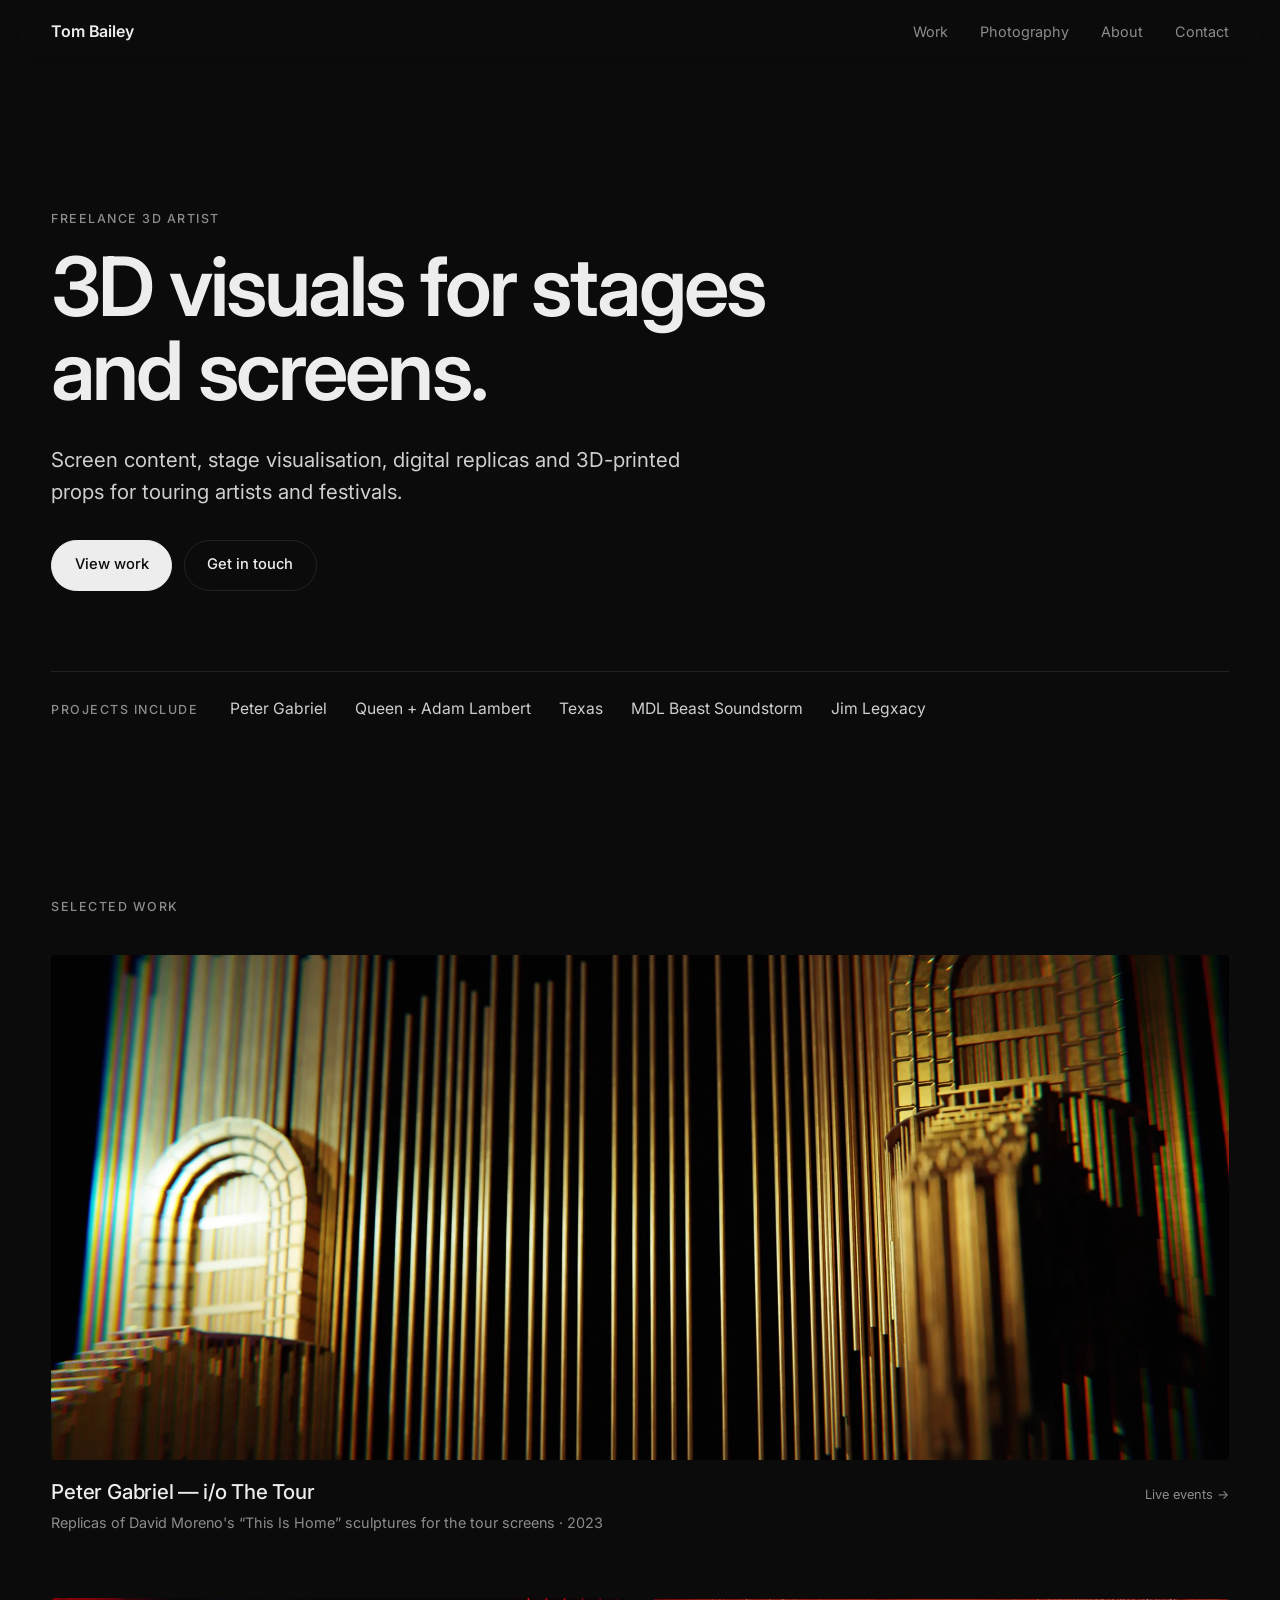
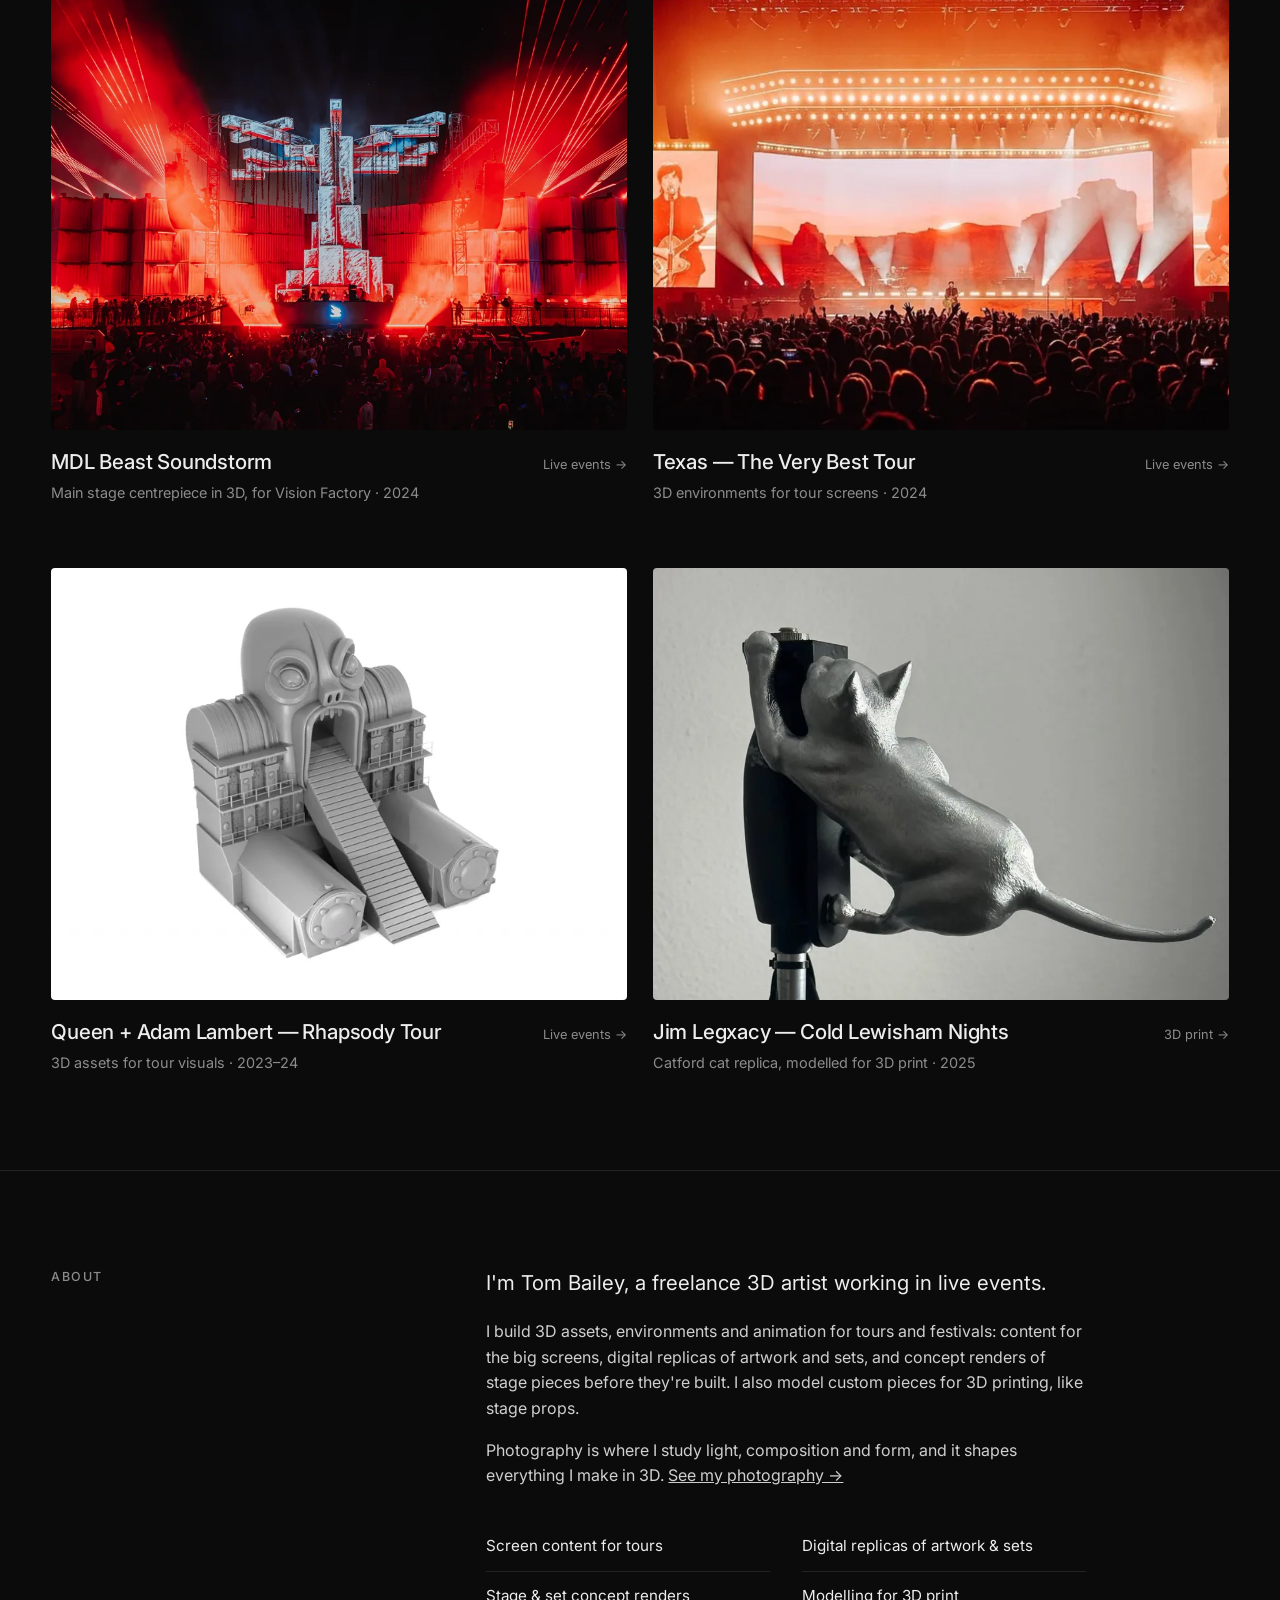
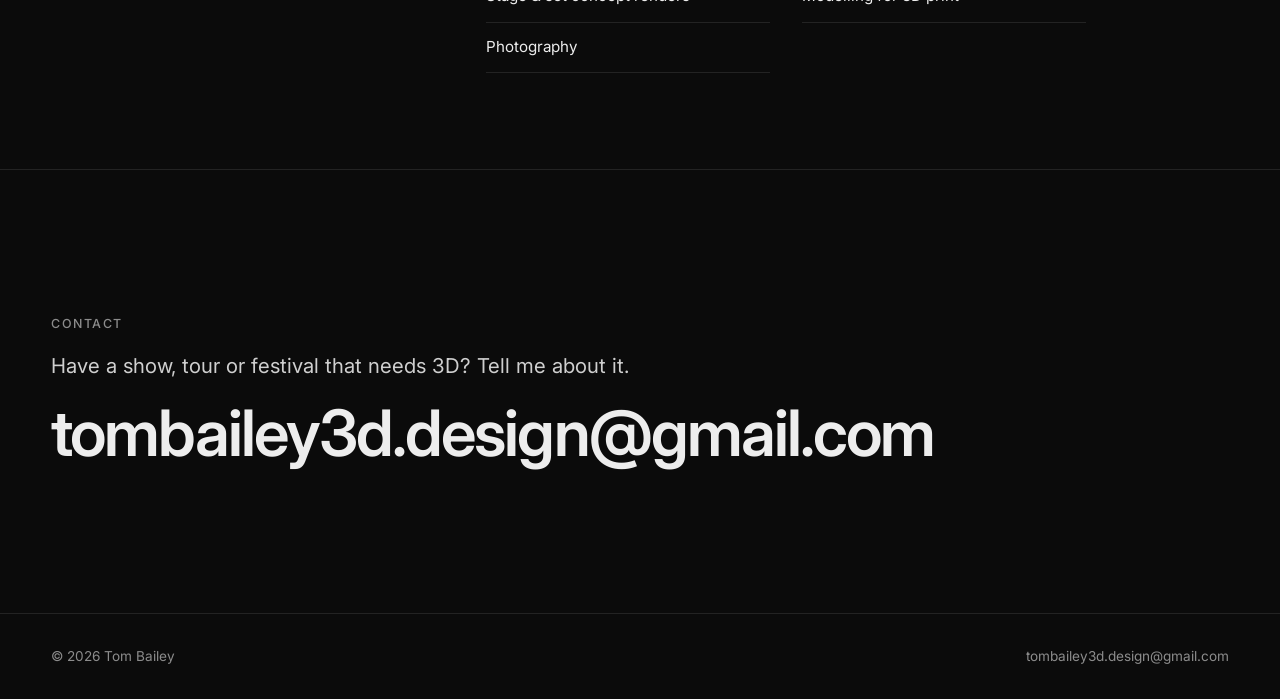
==== commit 17b1cf50: "Soundstorm: credit the 3D realisation for Vision Factory, not the concept Tom realised the centrepie" ====
--- a/index.html
+++ b/index.html
@@ -4,11 +4,13 @@
     <meta charset="UTF-8">
     <meta name="viewport" content="width=device-width, initial-scale=1">
     <title>Tom Bailey — Freelance 3D Artist</title>
-    <meta name="description" content="Tom Bailey is a freelance 3D artist creating screen content, stage concepts and digital replicas for tours and festivals. Work for Peter Gabriel, Queen + Adam Lambert, Texas and MDL Beast Soundstorm.">
+    <meta name="description" content="Tom Bailey is a freelance 3D artist creating screen content, stage visualisation and digital replicas for tours and festivals. Work for Peter Gabriel, Queen + Adam Lambert, Texas and MDL Beast Soundstorm.">
     <meta property="og:type" content="website">
     <meta property="og:title" content="Tom Bailey — Freelance 3D Artist">
     <meta property="og:description" content="3D visuals for stages and screens.">
-    <meta property="og:image" content="assets/og.jpg">
+    <meta property="og:image" content="https://tombailey3ddesign.github.io/Portfolio/assets/og-house.jpg">
+    <meta property="og:image:width" content="1200">
+    <meta property="og:image:height" content="630">
     <meta name="twitter:card" content="summary_large_image">
     <meta name="theme-color" content="#0b0b0b">
     <link rel="icon" href="assets/favicon.svg" type="image/svg+xml">
@@ -39,7 +41,7 @@
         <section class="hero wrap">
             <p class="eyebrow">Freelance 3D Artist</p>
             <h1 style="margin-top:1rem">3D visuals for stages and screens.</h1>
-            <p class="lead">Screen content, stage concepts, digital replicas and 3D-printed props for touring artists and festivals.</p>
+            <p class="lead">Screen content, stage visualisation, digital replicas and 3D-printed props for touring artists and festivals.</p>
             <div class="hero-actions">
                 <a class="btn btn--solid" href="#work">View work</a>
                 <a class="btn btn--ghost" href="mailto:tombailey3d.design@gmail.com">Get in touch</a>
@@ -91,7 +93,7 @@
                     <div class="card-body">
                         <div>
                             <h3 class="card-title">MDL Beast Soundstorm</h3>
-                            <p class="card-meta">Stage centrepiece concept · 2024</p>
+                            <p class="card-meta">Main stage centrepiece in 3D, for Vision Factory · 2024</p>
                         </div>
                         <span class="card-tag">Live events <span class="card-arrow">→</span></span>
                     </div>
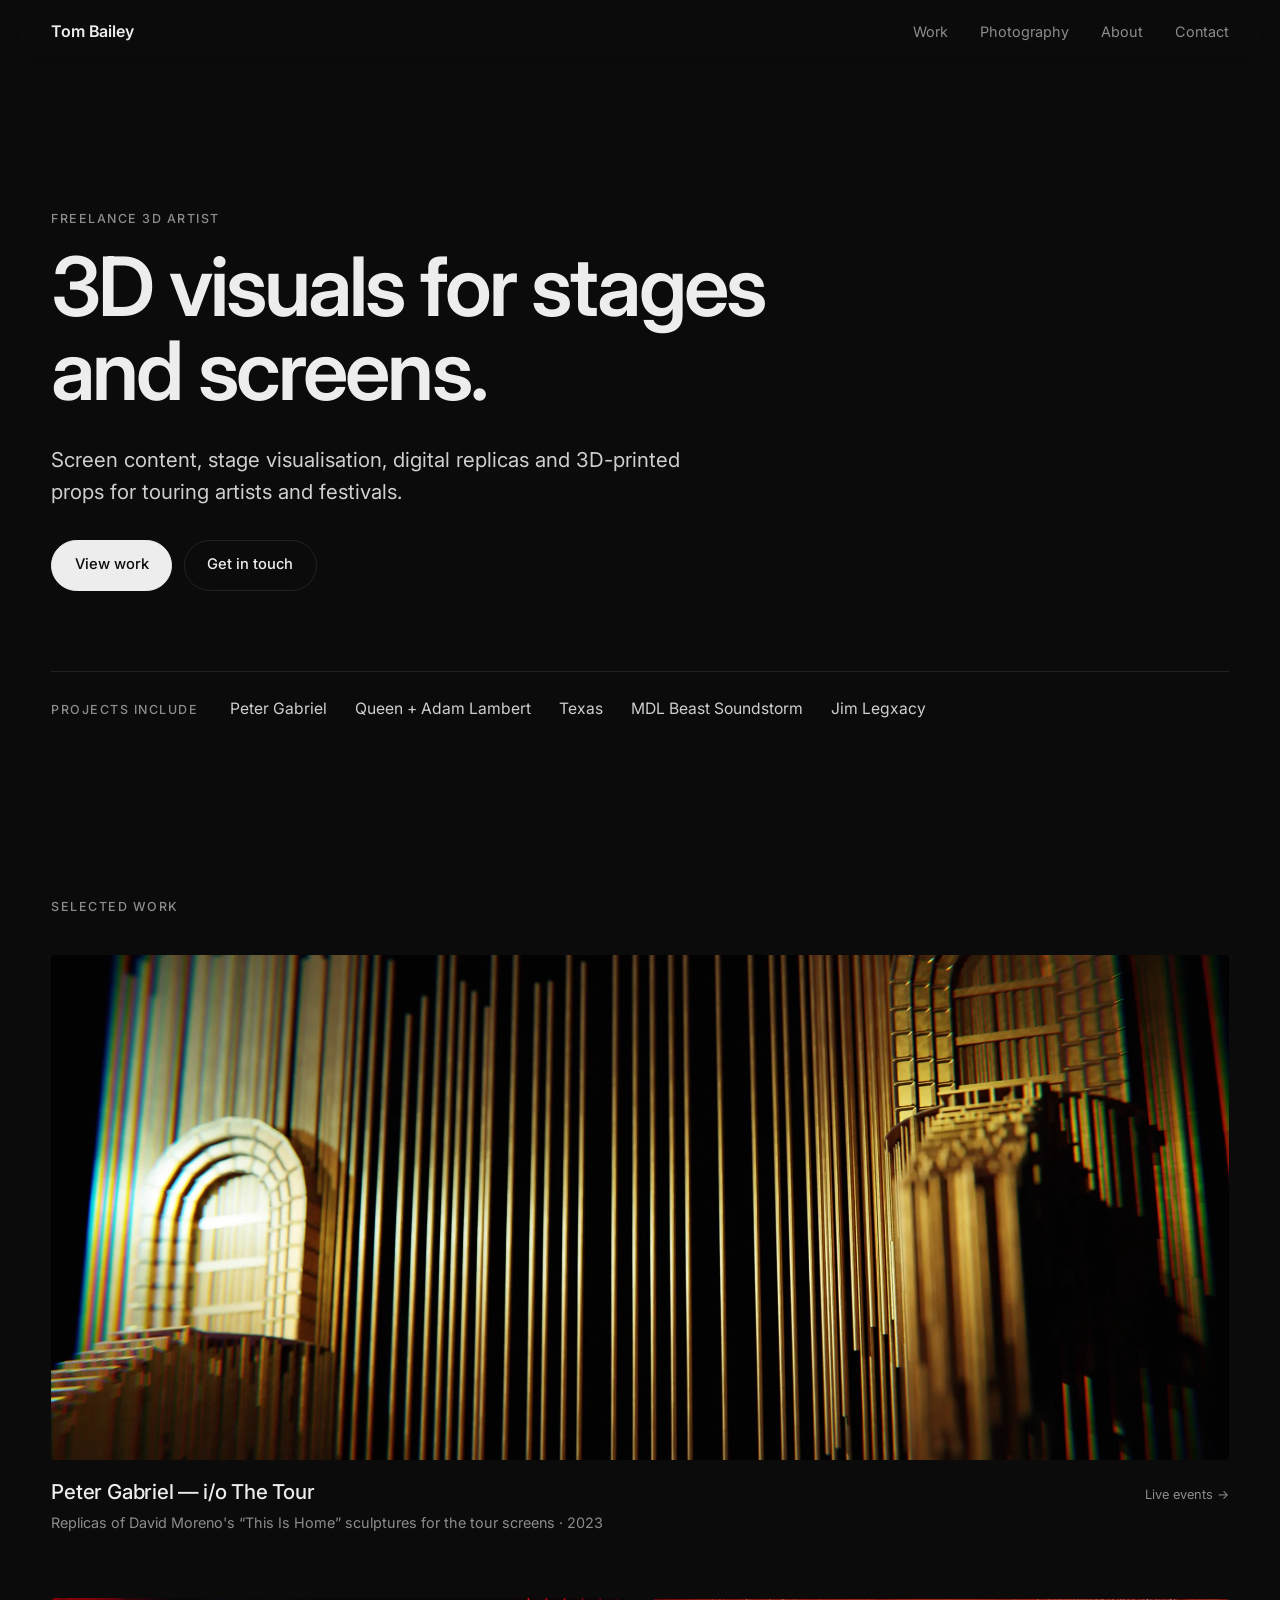
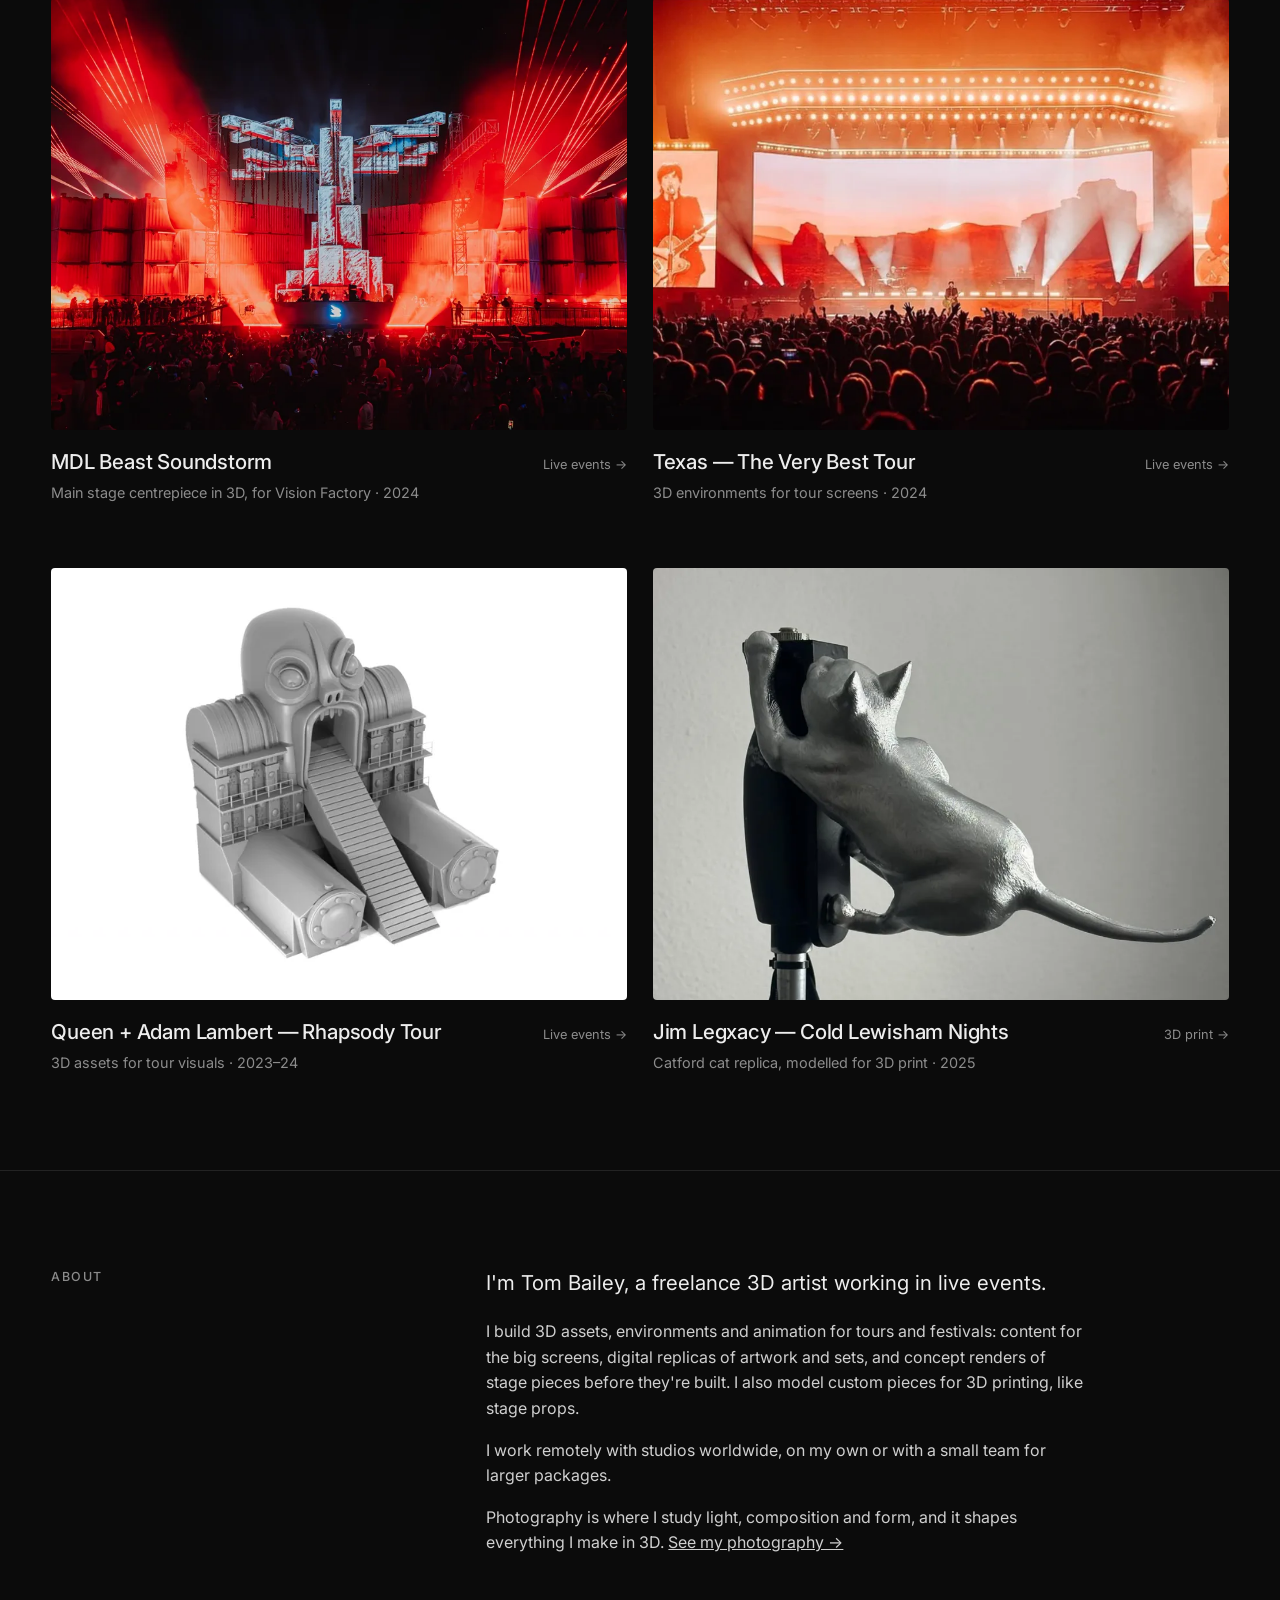
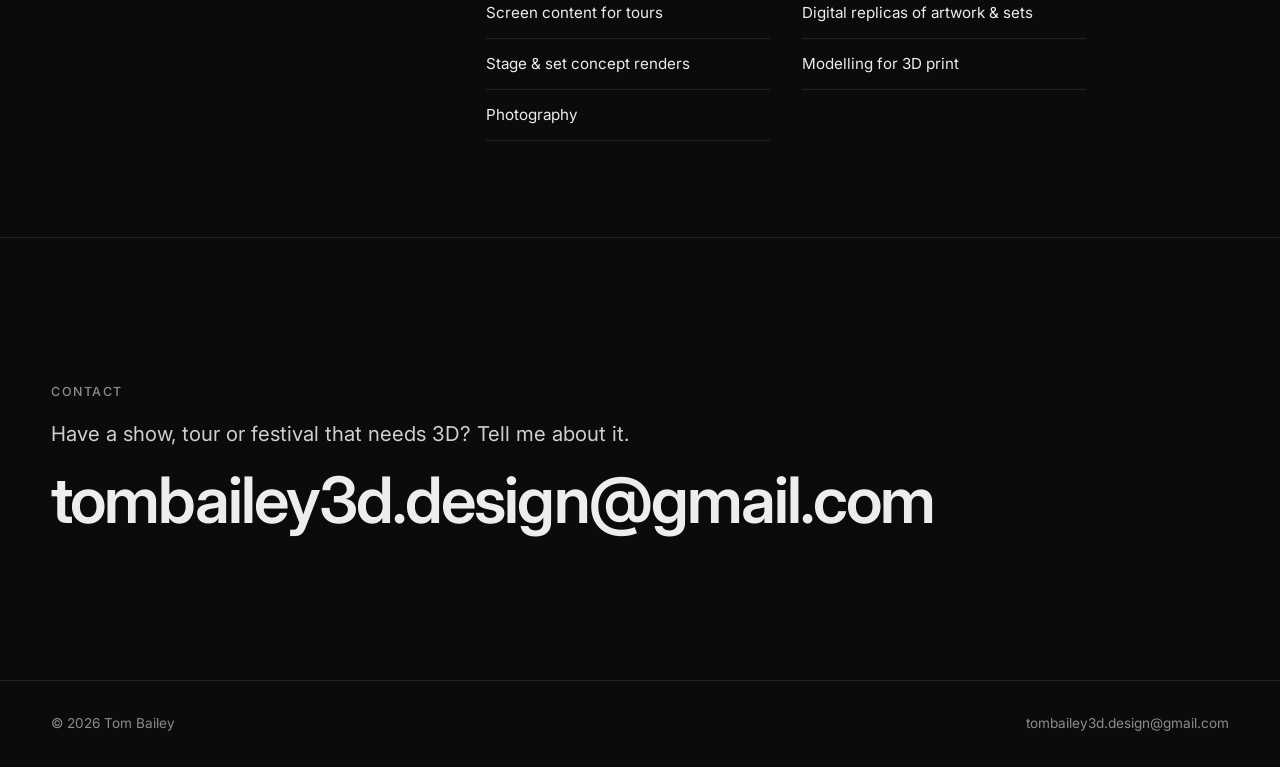
==== commit 95622fcb: "Add JPG link previews for every page and a remote-work line in About WhatsApp and LinkedIn often ski" ====
--- a/index.html
+++ b/index.html
@@ -157,6 +157,7 @@
             <div class="about-text">
                 <p class="lead">I'm Tom Bailey, a freelance 3D artist working in live events.</p>
                 <p>I build 3D assets, environments and animation for tours and festivals: content for the big screens, digital replicas of artwork and sets, and concept renders of stage pieces before they're built. I also model custom pieces for 3D printing, like stage props.</p>
+                <p>I work remotely with studios worldwide, on my own or with a small team for larger packages.</p>
                 <p>Photography is where I study light, composition and form, and it shapes everything I make in 3D. <a href="photography.html">See my photography&nbsp;→</a></p>
                 <ul class="services" aria-label="Services">
                     <li>Screen content for tours</li>
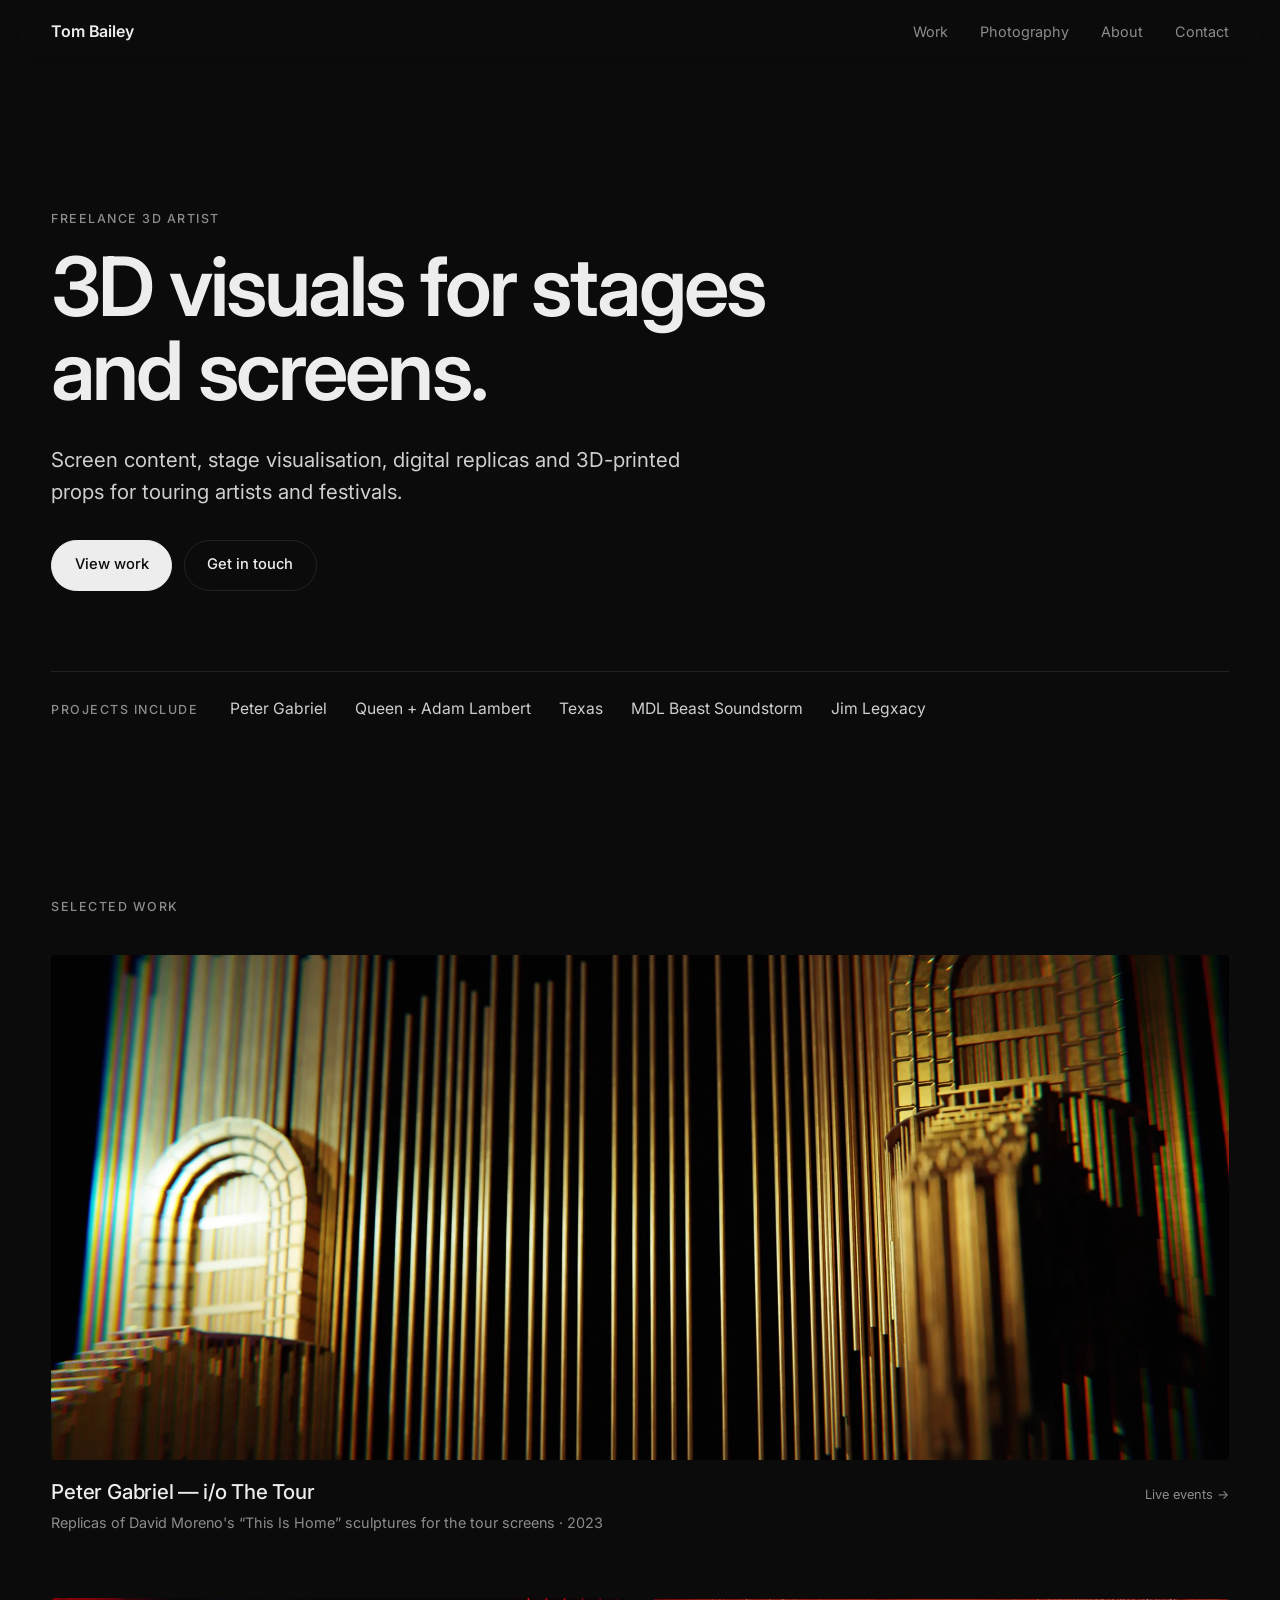
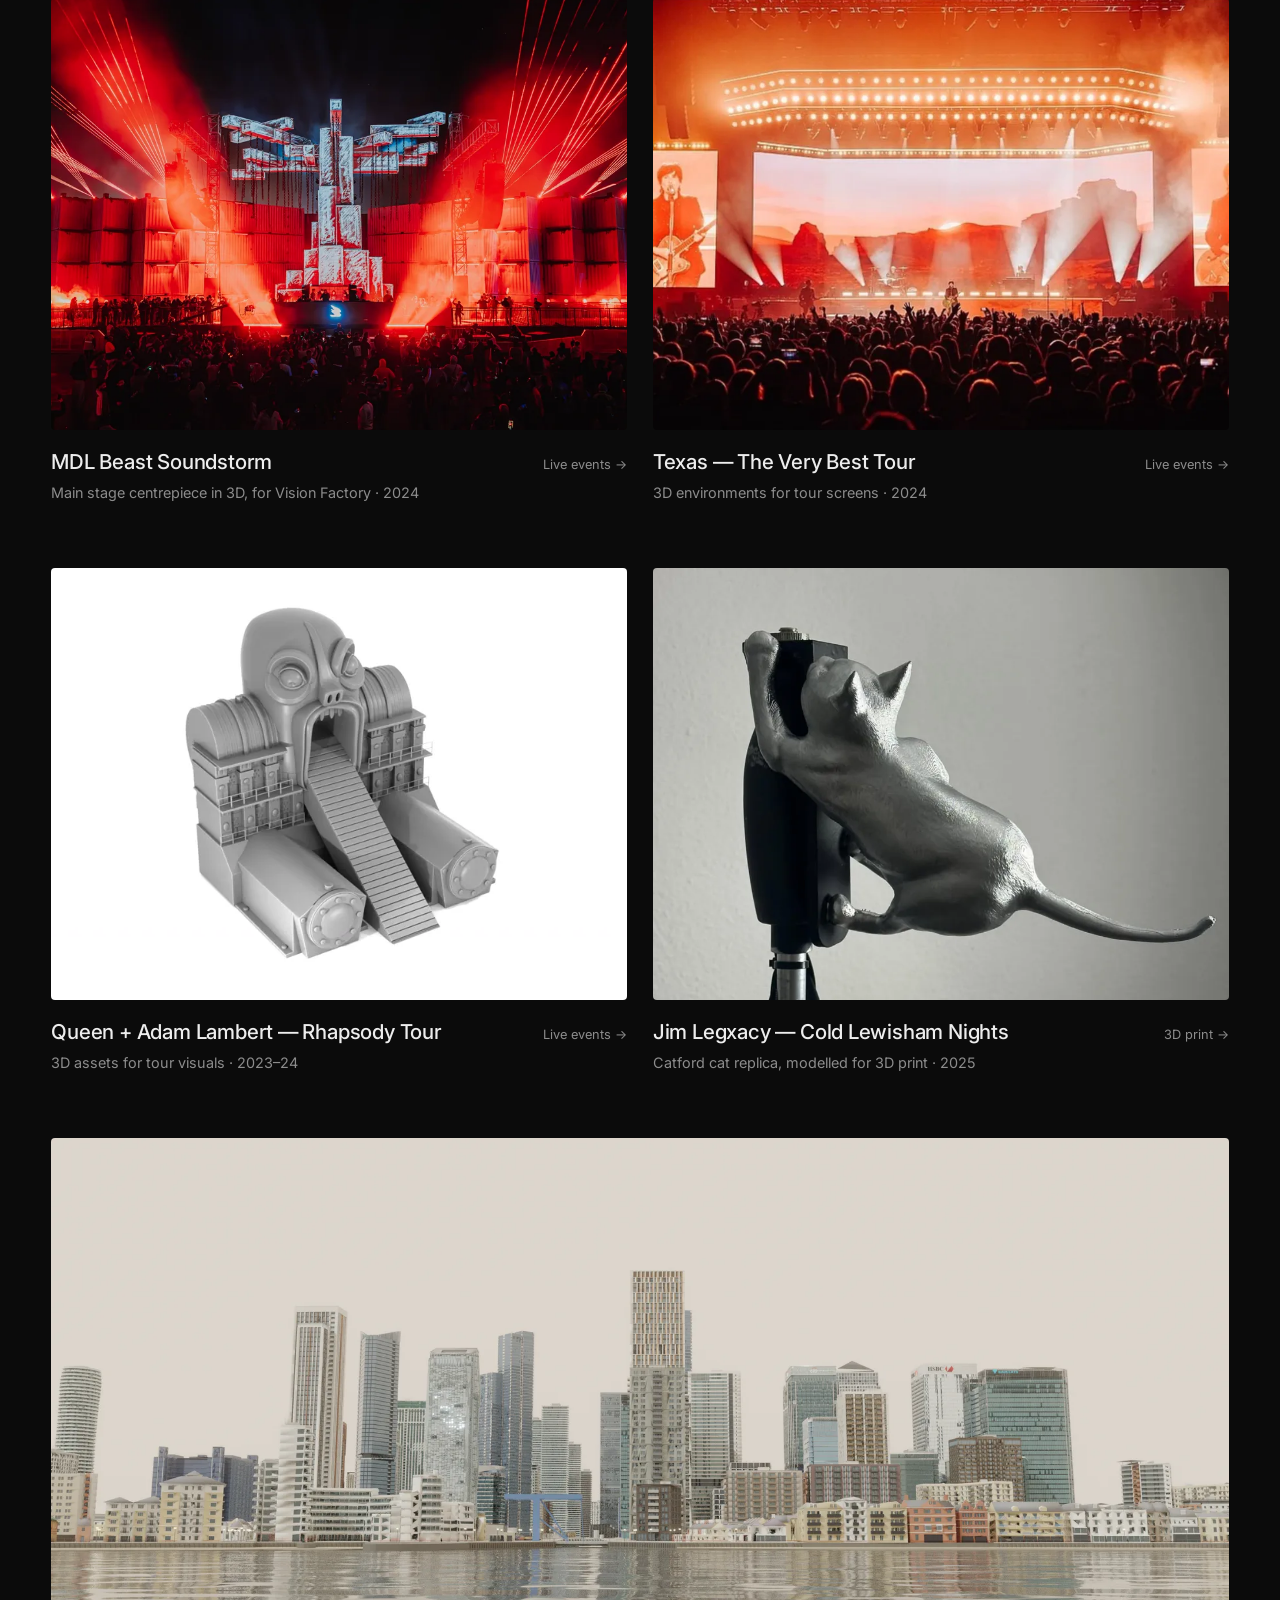
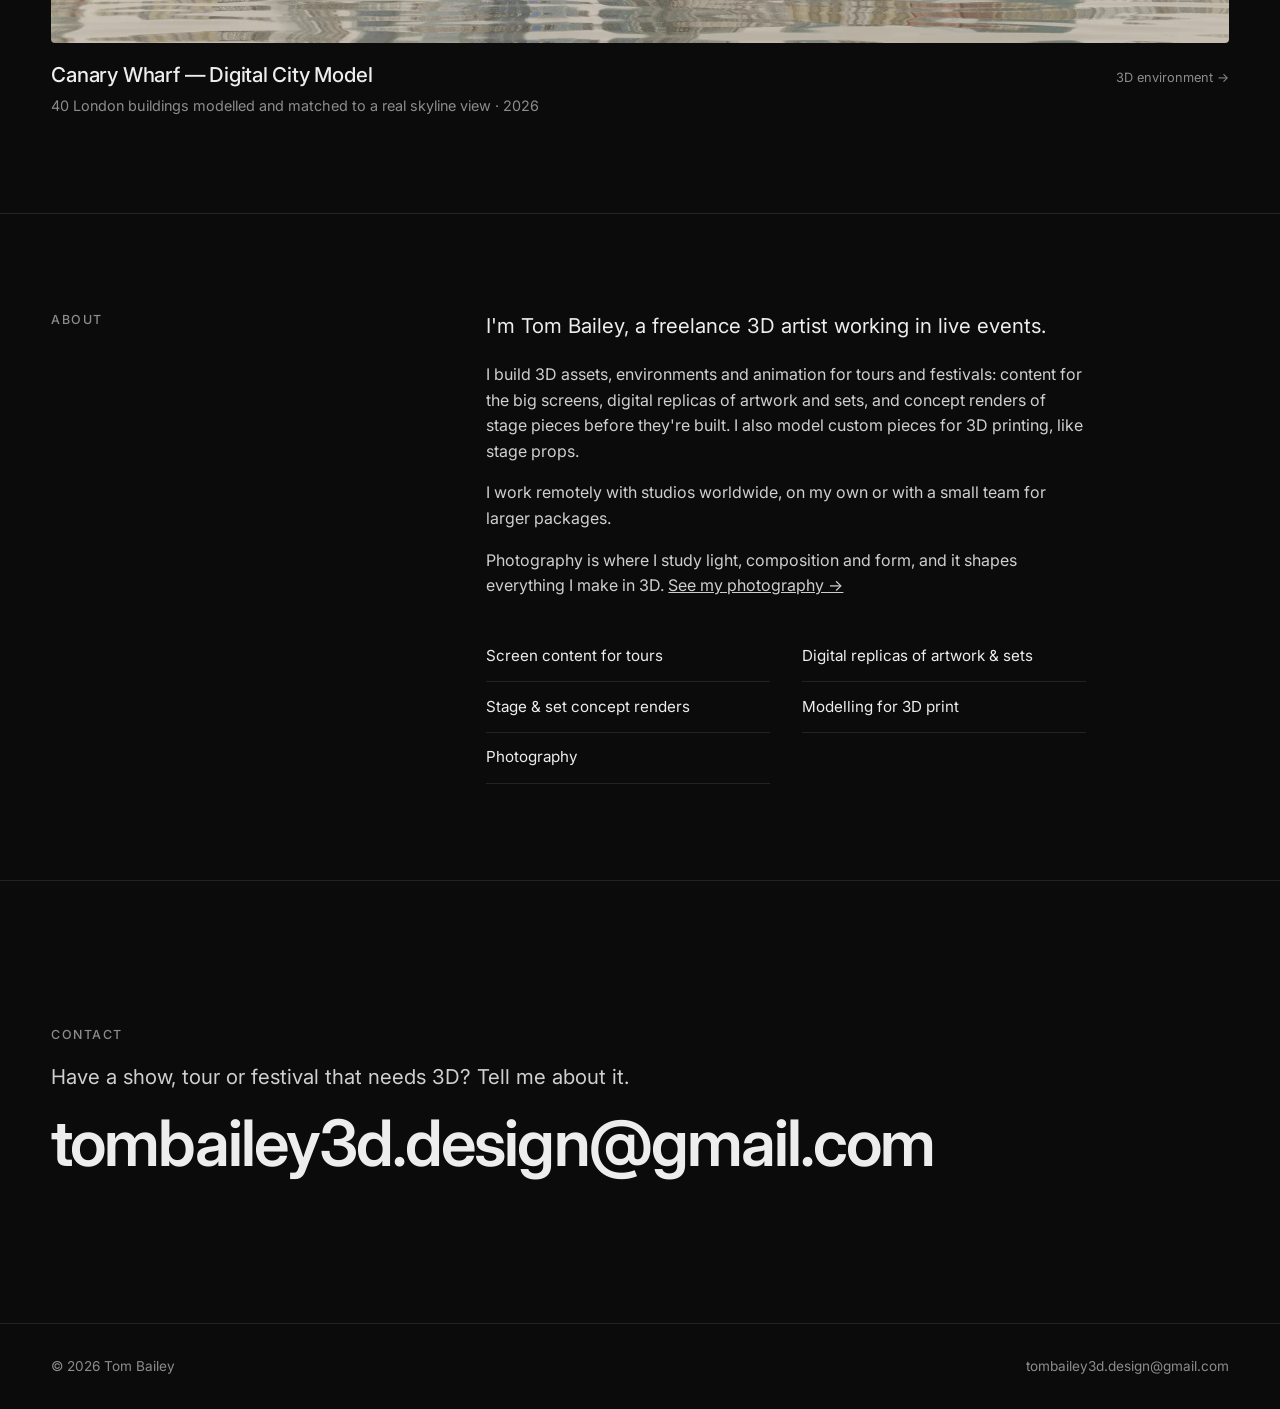
==== commit 80a201b7: "Add Canary Wharf digital city model project New project page with skyline, night, model and holograp" ====
--- a/index.html
+++ b/index.html
@@ -149,7 +149,25 @@
                         </div>
                         <span class="card-tag">3D print <span class="card-arrow">→</span></span>
                     </div>
-                </a>            </div>
+                </a>
+
+                <a class="card card--wide reveal" href="canary-wharf.html">
+                    <div class="card-media">
+                        <img src="assets/img/cw-skyline-1000.webp"
+                             srcset="assets/img/cw-skyline-1000.webp 1000w, assets/img/cw-skyline-2200.webp 2200w"
+                             sizes="(min-width: 1440px) 1330px, 100vw"
+                             width="2200" height="765" loading="lazy" decoding="async"
+                             alt="Daylight render of the Canary Wharf skyline seen from across the Thames">
+                    </div>
+                    <div class="card-body">
+                        <div>
+                            <h3 class="card-title">Canary Wharf — Digital City Model</h3>
+                            <p class="card-meta">40 London buildings modelled and matched to a real skyline view · 2026</p>
+                        </div>
+                        <span class="card-tag">3D environment <span class="card-arrow">→</span></span>
+                    </div>
+                </a>
+            </div>
         </section>
 
         <section class="section wrap about reveal" id="about" aria-labelledby="about-title">
